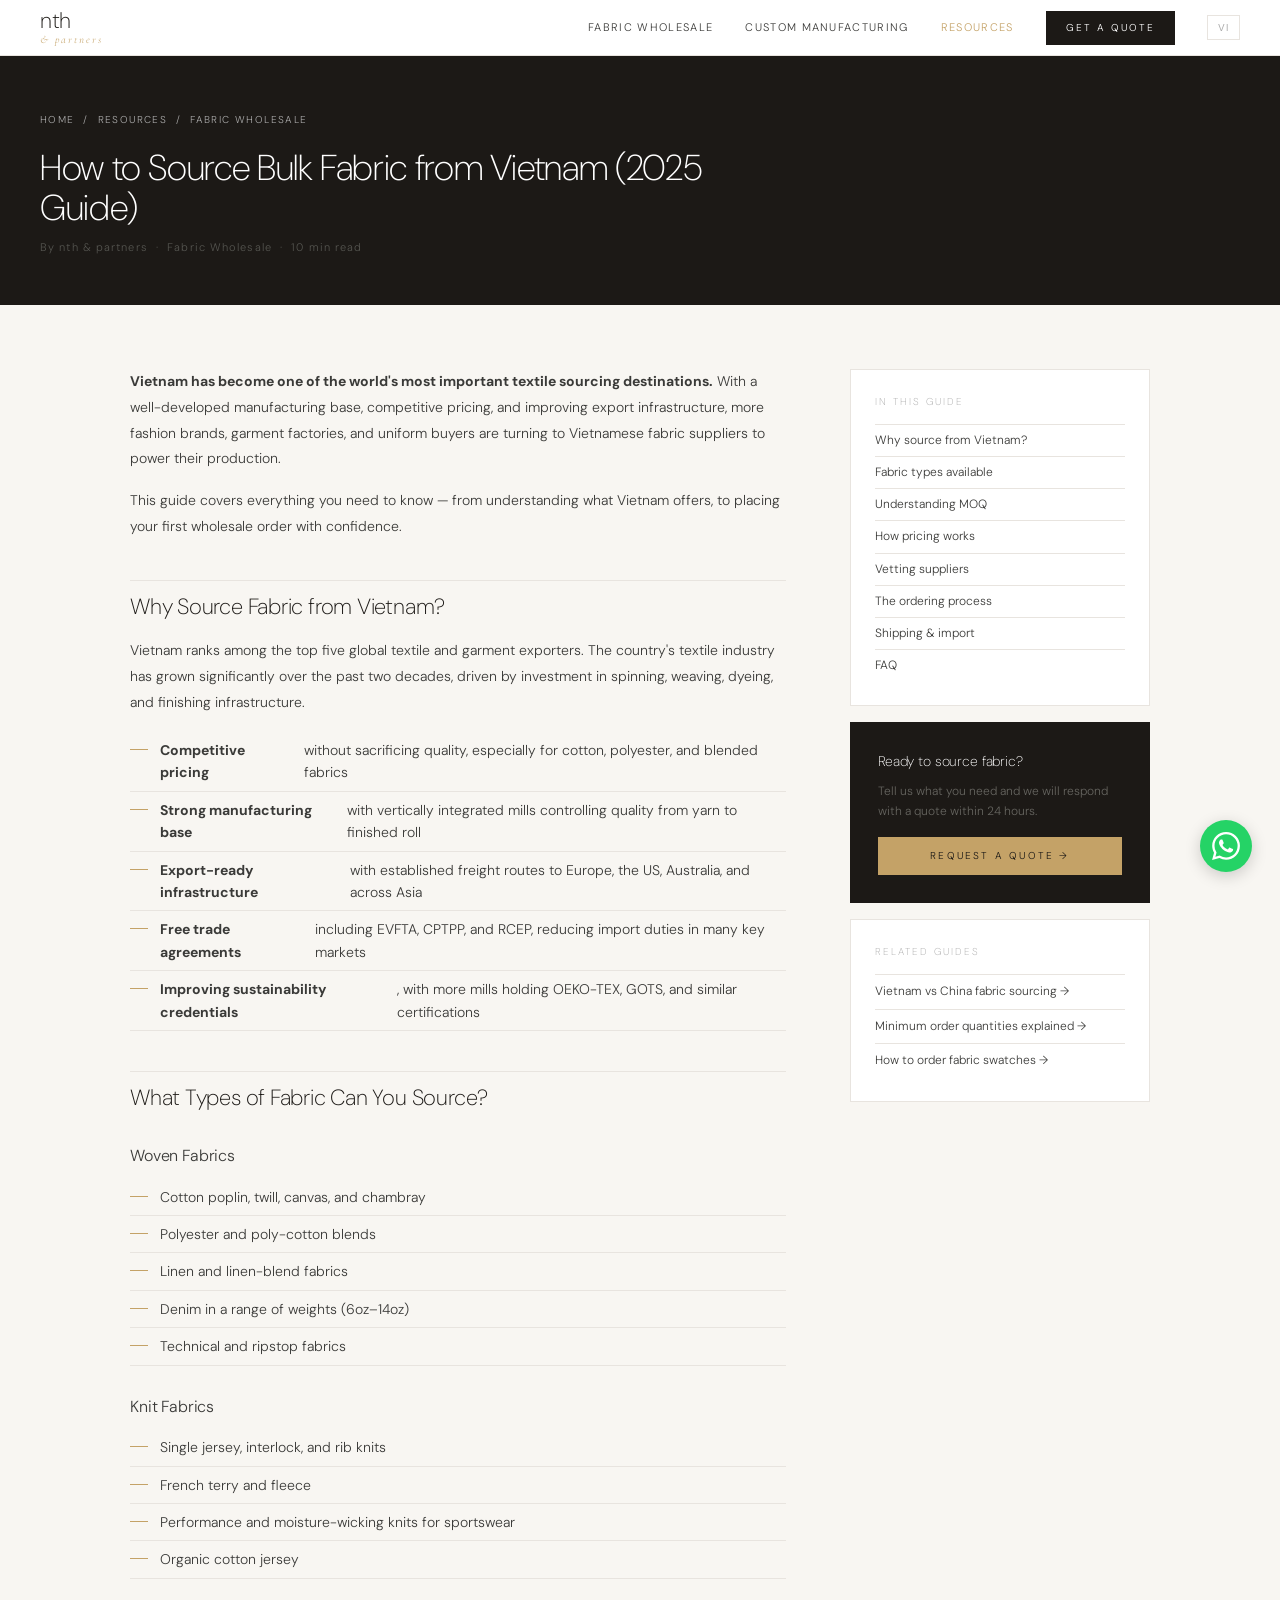
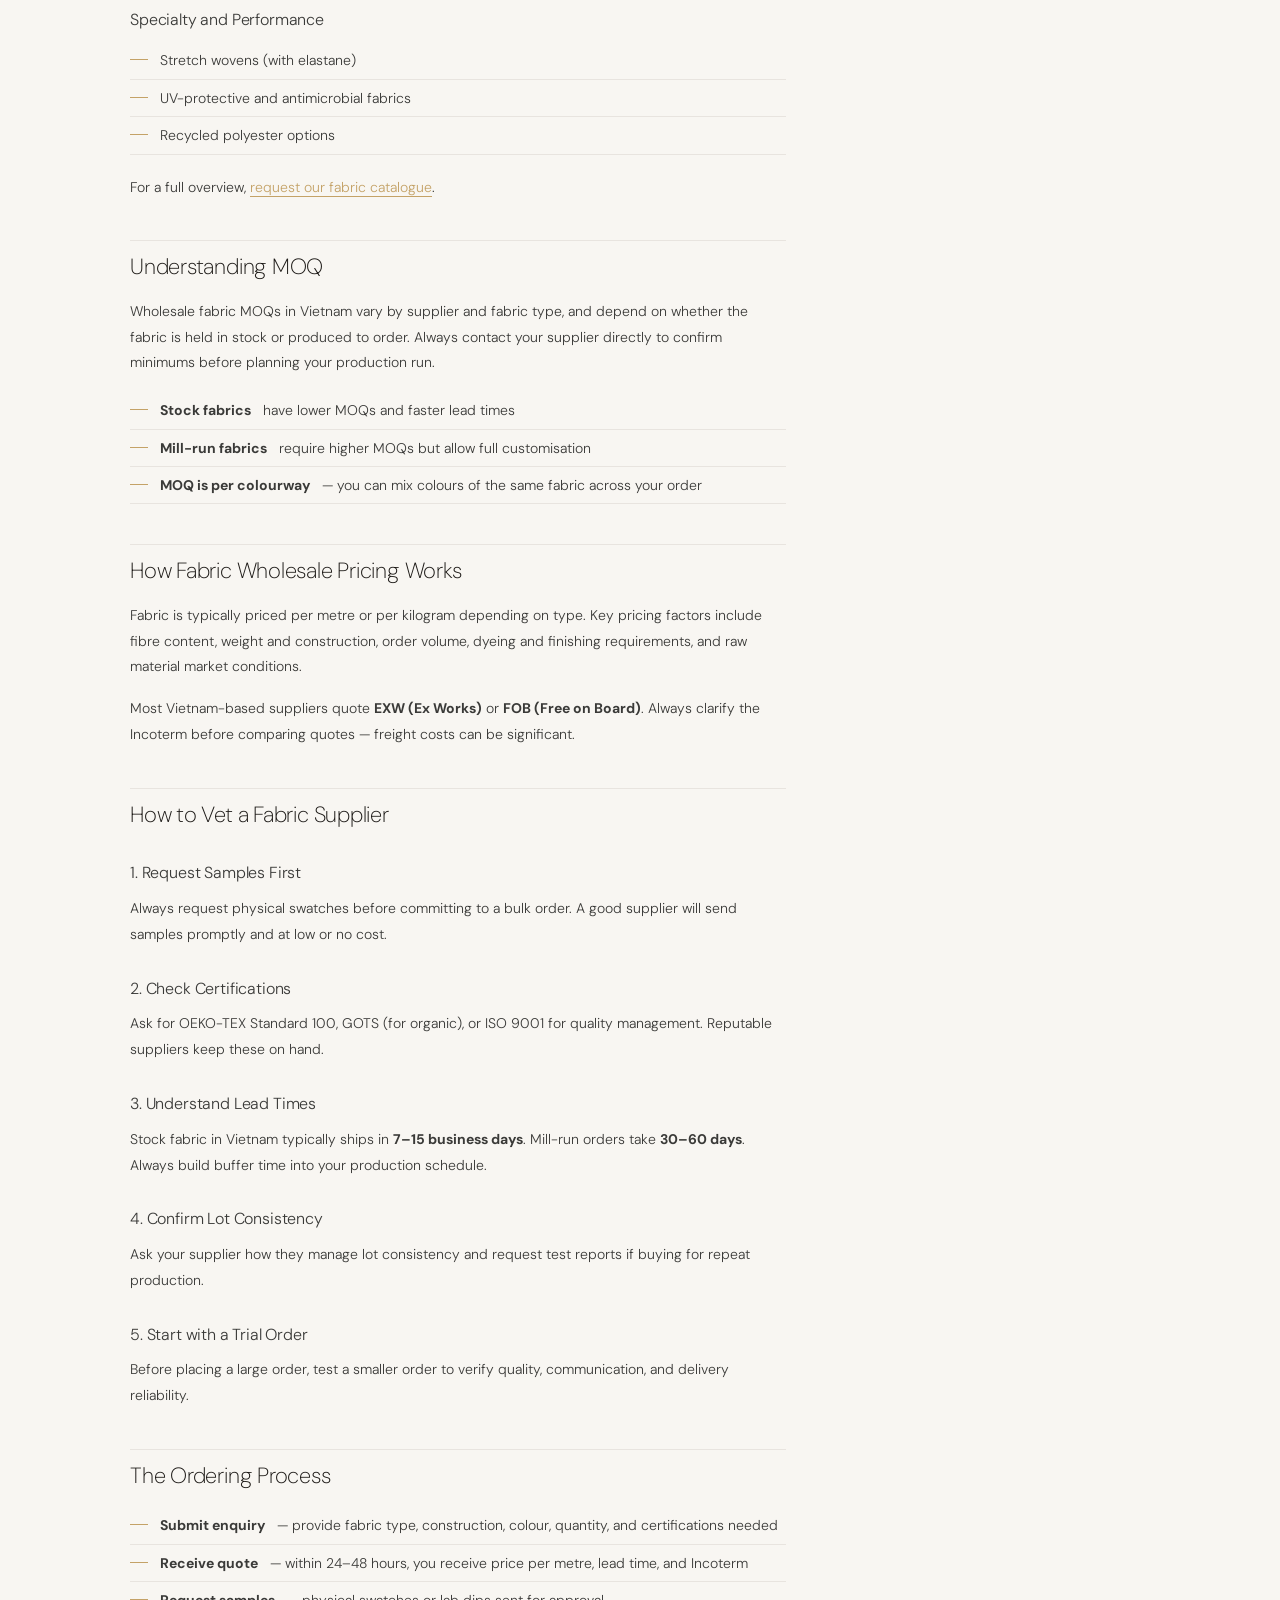
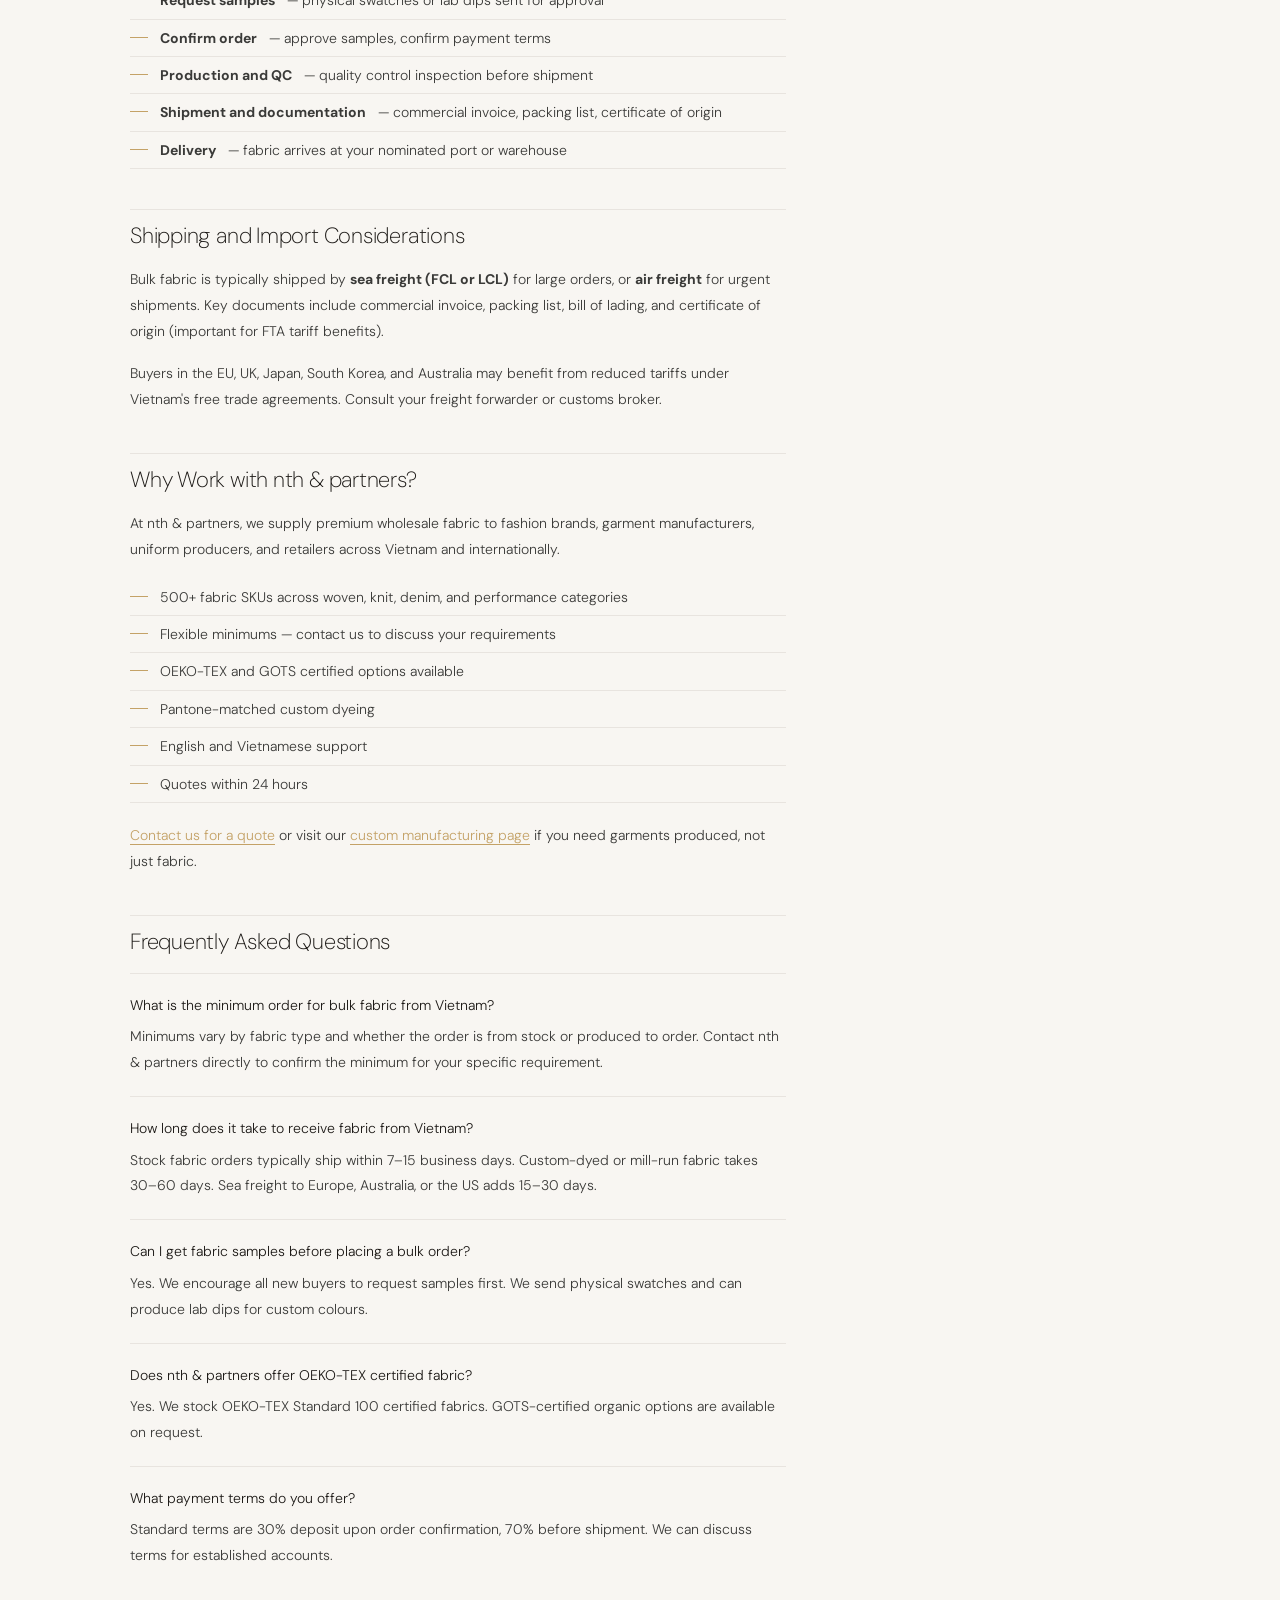
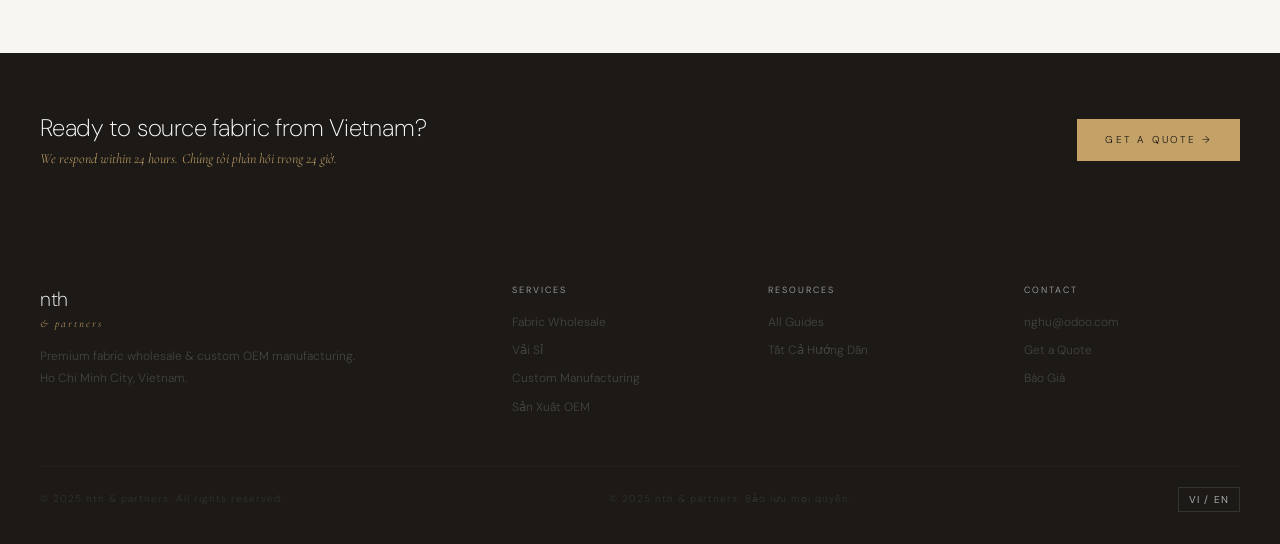
==== article-01-bulk-fabric-vietnam.html @ 5220a83f "Add files via upload" ====
<!DOCTYPE html>
<html lang="en">
<head>
  <meta charset="UTF-8">
  <meta name="viewport" content="width=device-width, initial-scale=1.0">
  <title>How to Source Bulk Fabric from Vietnam (2025 Guide) | nth & partners</title>
  <meta name="description" content="A complete guide to sourcing bulk fabric from Vietnam — fabric types, pricing, supplier vetting, and shipping. Updated for 2025.">
  <meta name="robots" content="index, follow">
  <link rel="canonical" href="https://nghuodoo.github.io/blog/article-01-bulk-fabric-vietnam.html">
  <link rel="alternate" hreflang="en" href="https://nghuodoo.github.io/blog/article-01-bulk-fabric-vietnam.html">
  <link rel="alternate" hreflang="vi" href="https://nghuodoo.github.io/blog/article-01-bulk-fabric-vietnam.html">
  <meta property="og:title" content="How to Source Bulk Fabric from Vietnam (2025 Guide)">
  <meta property="og:description" content="A complete guide to sourcing bulk fabric from Vietnam — types, pricing, vetting suppliers, and shipping.">
  <meta property="og:url" content="https://nghuodoo.github.io/blog/article-01-bulk-fabric-vietnam.html">
  <meta property="og:type" content="article">
  <script type="application/ld+json">
  {
    "@context": "https://schema.org",
    "@type": "Article",
    "headline": "How to Source Bulk Fabric from Vietnam (2025 Guide)",
    "description": "A complete guide to sourcing bulk fabric from Vietnam.",
    "author": { "@type": "Organization", "name": "nth & partners" },
    "publisher": { "@type": "Organization", "name": "nth & partners", "url": "https://nghuodoo.github.io" },
    "datePublished": "2025-01-01",
    "dateModified": "2025-01-01",
    "mainEntityOfPage": "https://nghuodoo.github.io/blog/article-01-bulk-fabric-vietnam.html"
  }
  </script>
  <script type="application/ld+json">
  {
    "@context": "https://schema.org",
    "@type": "FAQPage",
    "mainEntity": [
      { "@type": "Question", "name": "What is the minimum order for bulk fabric from Vietnam?", "acceptedAnswer": { "@type": "Answer", "text": "Minimums vary by fabric type and whether the order is from stock or produced to order. Contact nth & partners directly to confirm the minimum for your specific requirement." } },
      { "@type": "Question", "name": "How long does it take to receive fabric from Vietnam?", "acceptedAnswer": { "@type": "Answer", "text": "Stock fabric orders typically ship within 7–15 business days. Custom-dyed or mill-run fabric takes 30–60 days. Sea freight to Europe, Australia, or the US adds 15–30 days." } },
      { "@type": "Question", "name": "Can I get fabric samples before placing a bulk order?", "acceptedAnswer": { "@type": "Answer", "text": "Yes. nth & partners encourages all new buyers to request samples first. Physical swatches and lab dips for custom colours are available." } }
    ]
  }
  </script>
  <link rel="stylesheet" href="../style.css">
  <link rel="icon" href="../favicon.ico" type="image/x-icon">
  <style>
    .article-layout { display: grid; grid-template-columns: 1fr 300px; gap: 64px; max-width: 1100px; margin: 0 auto; padding: 64px 40px; align-items: start; }
    .article-body h2 { font-size: 22px; margin: 40px 0 14px; padding-top: 8px; border-top: 0.5px solid var(--border); }
    .article-body h3 { font-size: 16px; font-weight: 300; margin: 28px 0 10px; color: var(--graphite); }
    .article-body p { font-size: 14px; color: var(--graphite); line-height: 1.85; margin-bottom: 16px; }
    .article-body ul { list-style: none; margin: 0 0 20px; }
    .article-body ul li { font-size: 14px; color: var(--graphite); padding: 7px 0; border-bottom: 0.5px solid var(--border); display: flex; align-items: flex-start; gap: 12px; line-height: 1.6; }
    .article-body ul li::before { content: ''; width: 18px; height: 0.5px; background: var(--gold); flex-shrink: 0; margin-top: 10px; }
    .article-body a { color: var(--gold); text-decoration: none; border-bottom: 0.5px solid var(--gold); }
    .article-body a:hover { opacity: 0.8; }
    .article-sidebar { position: sticky; top: 80px; }
    .sidebar-card { background: var(--ink); padding: 28px; margin-bottom: 16px; }
    .sidebar-card h4 { font-size: 14px; font-weight: 200; color: var(--white); margin-bottom: 8px; }
    .sidebar-card p { font-size: 12px; color: #666560; line-height: 1.7; margin-bottom: 16px; }
    .toc { background: var(--white); border: 0.5px solid var(--border); padding: 24px; }
    .toc h4 { font-size: 10px; letter-spacing: 0.2em; text-transform: uppercase; color: var(--stone); margin-bottom: 14px; }
    .toc a { display: block; font-size: 12px; color: var(--graphite); text-decoration: none; padding: 6px 0; border-top: 0.5px solid var(--border); transition: color 0.2s; }
    .toc a:hover { color: var(--gold); }
    .article-header { background: var(--ink); padding: 56px 40px 48px; }
    .article-header .breadcrumb { font-size: 10px; color: var(--stone); letter-spacing: 0.14em; text-transform: uppercase; margin-bottom: 20px; }
    .article-header .breadcrumb a { color: var(--stone); text-decoration: none; }
    .article-header .breadcrumb a:hover { color: var(--gold); }
    .article-header h1 { font-size: 36px; color: var(--white); line-height: 1.1; max-width: 700px; margin-bottom: 12px; }
    .article-header .meta { font-size: 11px; color: #555550; letter-spacing: 0.1em; }
    .faq-item { border-top: 0.5px solid var(--border); padding: 20px 0; }
    .faq-item strong { font-size: 14px; font-weight: 300; color: var(--ink); display: block; margin-bottom: 8px; }
    .faq-item p { margin-bottom: 0; }
    @media (max-width: 900px) {
      .article-layout { grid-template-columns: 1fr; padding: 32px 20px; gap: 32px; }
      .article-sidebar { position: static; }
      .article-header { padding: 40px 20px 32px; }
      .article-header h1 { font-size: 26px; }
    }
  </style>
</head>
<body>

<nav>
  <a href="../index.html" class="nav-logo">
    <span class="nav-logo-main">nth</span>
    <span class="nav-logo-sub">&amp; partners</span>
  </a>
  <div class="nav-links" id="navLinks">
    <a href="../fabric.html" data-lang="en">Fabric Wholesale</a>
    <a href="../fabric.html" data-lang="vi">Vải Sỉ</a>
    <a href="../manufacturing.html" data-lang="en">Custom Manufacturing</a>
    <a href="../manufacturing.html" data-lang="vi">Sản Xuất OEM</a>
    <a href="../blog.html" class="active" data-lang="en">Resources</a>
    <a href="../blog.html" class="active" data-lang="vi">Tài Nguyên</a>
    <a href="../contact.html" class="nav-cta" data-lang="en">Get a Quote</a>
    <a href="../contact.html" class="nav-cta" data-lang="vi">Báo Giá</a>
    <button class="lang-btn">VI</button>
  </div>
  <div class="hamburger"><span></span><span></span><span></span></div>
</nav>

<!-- ENGLISH VERSION -->
<div data-lang="en">
<div class="article-header">
  <div class="breadcrumb"><a href="../index.html">Home</a> &nbsp;/&nbsp; <a href="../blog.html">Resources</a> &nbsp;/&nbsp; Fabric Wholesale</div>
  <h1>How to Source Bulk Fabric from Vietnam (2025 Guide)</h1>
  <div class="meta">By nth &amp; partners &nbsp;·&nbsp; Fabric Wholesale &nbsp;·&nbsp; 10 min read</div>
</div>

<div class="article-layout">
  <div class="article-body">
    <p><strong>Vietnam has become one of the world's most important textile sourcing destinations.</strong> With a well-developed manufacturing base, competitive pricing, and improving export infrastructure, more fashion brands, garment factories, and uniform buyers are turning to Vietnamese fabric suppliers to power their production.</p>
    <p>This guide covers everything you need to know — from understanding what Vietnam offers, to placing your first wholesale order with confidence.</p>

    <h2 id="why-vietnam">Why Source Fabric from Vietnam?</h2>
    <p>Vietnam ranks among the top five global textile and garment exporters. The country's textile industry has grown significantly over the past two decades, driven by investment in spinning, weaving, dyeing, and finishing infrastructure.</p>
    <ul>
      <li><strong>Competitive pricing</strong> without sacrificing quality, especially for cotton, polyester, and blended fabrics</li>
      <li><strong>Strong manufacturing base</strong> with vertically integrated mills controlling quality from yarn to finished roll</li>
      <li><strong>Export-ready infrastructure</strong> with established freight routes to Europe, the US, Australia, and across Asia</li>
      <li><strong>Free trade agreements</strong> including EVFTA, CPTPP, and RCEP, reducing import duties in many key markets</li>
      <li><strong>Improving sustainability credentials</strong>, with more mills holding OEKO-TEX, GOTS, and similar certifications</li>
    </ul>

    <h2 id="fabric-types">What Types of Fabric Can You Source?</h2>
    <h3>Woven Fabrics</h3>
    <ul>
      <li>Cotton poplin, twill, canvas, and chambray</li>
      <li>Polyester and poly-cotton blends</li>
      <li>Linen and linen-blend fabrics</li>
      <li>Denim in a range of weights (6oz–14oz)</li>
      <li>Technical and ripstop fabrics</li>
    </ul>
    <h3>Knit Fabrics</h3>
    <ul>
      <li>Single jersey, interlock, and rib knits</li>
      <li>French terry and fleece</li>
      <li>Performance and moisture-wicking knits for sportswear</li>
      <li>Organic cotton jersey</li>
    </ul>
    <h3>Specialty and Performance</h3>
    <ul>
      <li>Stretch wovens (with elastane)</li>
      <li>UV-protective and antimicrobial fabrics</li>
      <li>Recycled polyester options</li>
    </ul>
    <p>For a full overview, <a href="../contact.html">request our fabric catalogue</a>.</p>

    <h2 id="moq">Understanding MOQ</h2>
    <p>Wholesale fabric MOQs in Vietnam vary by supplier and fabric type, and depend on whether the fabric is held in stock or produced to order. Always contact your supplier directly to confirm minimums before planning your production run.</p>
    <ul>
      <li><strong>Stock fabrics</strong> have lower MOQs and faster lead times</li>
      <li><strong>Mill-run fabrics</strong> require higher MOQs but allow full customisation</li>
      <li><strong>MOQ is per colourway</strong> — you can mix colours of the same fabric across your order</li>
    </ul>

    <h2 id="pricing">How Fabric Wholesale Pricing Works</h2>
    <p>Fabric is typically priced per metre or per kilogram depending on type. Key pricing factors include fibre content, weight and construction, order volume, dyeing and finishing requirements, and raw material market conditions.</p>
    <p>Most Vietnam-based suppliers quote <strong>EXW (Ex Works)</strong> or <strong>FOB (Free on Board)</strong>. Always clarify the Incoterm before comparing quotes — freight costs can be significant.</p>

    <h2 id="vetting">How to Vet a Fabric Supplier</h2>
    <h3>1. Request Samples First</h3>
    <p>Always request physical swatches before committing to a bulk order. A good supplier will send samples promptly and at low or no cost.</p>
    <h3>2. Check Certifications</h3>
    <p>Ask for OEKO-TEX Standard 100, GOTS (for organic), or ISO 9001 for quality management. Reputable suppliers keep these on hand.</p>
    <h3>3. Understand Lead Times</h3>
    <p>Stock fabric in Vietnam typically ships in <strong>7–15 business days</strong>. Mill-run orders take <strong>30–60 days</strong>. Always build buffer time into your production schedule.</p>
    <h3>4. Confirm Lot Consistency</h3>
    <p>Ask your supplier how they manage lot consistency and request test reports if buying for repeat production.</p>
    <h3>5. Start with a Trial Order</h3>
    <p>Before placing a large order, test a smaller order to verify quality, communication, and delivery reliability.</p>

    <h2 id="process">The Ordering Process</h2>
    <ul>
      <li><strong>Submit enquiry</strong> — provide fabric type, construction, colour, quantity, and certifications needed</li>
      <li><strong>Receive quote</strong> — within 24–48 hours, you receive price per metre, lead time, and Incoterm</li>
      <li><strong>Request samples</strong> — physical swatches or lab dips sent for approval</li>
      <li><strong>Confirm order</strong> — approve samples, confirm payment terms</li>
      <li><strong>Production and QC</strong> — quality control inspection before shipment</li>
      <li><strong>Shipment and documentation</strong> — commercial invoice, packing list, certificate of origin</li>
      <li><strong>Delivery</strong> — fabric arrives at your nominated port or warehouse</li>
    </ul>

    <h2 id="shipping">Shipping and Import Considerations</h2>
    <p>Bulk fabric is typically shipped by <strong>sea freight (FCL or LCL)</strong> for large orders, or <strong>air freight</strong> for urgent shipments. Key documents include commercial invoice, packing list, bill of lading, and certificate of origin (important for FTA tariff benefits).</p>
    <p>Buyers in the EU, UK, Japan, South Korea, and Australia may benefit from reduced tariffs under Vietnam's free trade agreements. Consult your freight forwarder or customs broker.</p>

    <h2 id="why-nth">Why Work with nth &amp; partners?</h2>
    <p>At nth &amp; partners, we supply premium wholesale fabric to fashion brands, garment manufacturers, uniform producers, and retailers across Vietnam and internationally.</p>
    <ul>
      <li>500+ fabric SKUs across woven, knit, denim, and performance categories</li>
      <li>Flexible minimums — contact us to discuss your requirements</li>
      <li>OEKO-TEX and GOTS certified options available</li>
      <li>Pantone-matched custom dyeing</li>
      <li>English and Vietnamese support</li>
      <li>Quotes within 24 hours</li>
    </ul>
    <p><a href="../contact.html">Contact us for a quote</a> or visit our <a href="../manufacturing.html">custom manufacturing page</a> if you need garments produced, not just fabric.</p>

    <h2 id="faq">Frequently Asked Questions</h2>
    <div class="faq-item">
      <strong>What is the minimum order for bulk fabric from Vietnam?</strong>
      <p>Minimums vary by fabric type and whether the order is from stock or produced to order. Contact nth &amp; partners directly to confirm the minimum for your specific requirement.</p>
    </div>
    <div class="faq-item">
      <strong>How long does it take to receive fabric from Vietnam?</strong>
      <p>Stock fabric orders typically ship within 7–15 business days. Custom-dyed or mill-run fabric takes 30–60 days. Sea freight to Europe, Australia, or the US adds 15–30 days.</p>
    </div>
    <div class="faq-item">
      <strong>Can I get fabric samples before placing a bulk order?</strong>
      <p>Yes. We encourage all new buyers to request samples first. We send physical swatches and can produce lab dips for custom colours.</p>
    </div>
    <div class="faq-item">
      <strong>Does nth &amp; partners offer OEKO-TEX certified fabric?</strong>
      <p>Yes. We stock OEKO-TEX Standard 100 certified fabrics. GOTS-certified organic options are available on request.</p>
    </div>
    <div class="faq-item">
      <strong>What payment terms do you offer?</strong>
      <p>Standard terms are 30% deposit upon order confirmation, 70% before shipment. We can discuss terms for established accounts.</p>
    </div>
  </div>

  <aside class="article-sidebar">
    <div class="toc">
      <h4>In this guide</h4>
      <a href="#why-vietnam">Why source from Vietnam?</a>
      <a href="#fabric-types">Fabric types available</a>
      <a href="#moq">Understanding MOQ</a>
      <a href="#pricing">How pricing works</a>
      <a href="#vetting">Vetting suppliers</a>
      <a href="#process">The ordering process</a>
      <a href="#shipping">Shipping &amp; import</a>
      <a href="#faq">FAQ</a>
    </div>
    <div class="sidebar-card" style="margin-top:16px">
      <h4>Ready to source fabric?</h4>
      <p>Tell us what you need and we will respond with a quote within 24 hours.</p>
      <a href="../contact.html" class="btn-primary" style="font-size:10px;padding:11px 20px;display:block;text-align:center">Request a Quote →</a>
    </div>
    <div style="background:var(--white);border:0.5px solid var(--border);padding:24px;margin-top:16px">
      <h4 style="font-size:10px;letter-spacing:0.2em;text-transform:uppercase;color:var(--stone);margin-bottom:14px">Related guides</h4>
      <a href="../blog.html" style="display:block;font-size:12px;color:var(--graphite);text-decoration:none;padding:7px 0;border-top:0.5px solid var(--border)">Vietnam vs China fabric sourcing →</a>
      <a href="../blog.html" style="display:block;font-size:12px;color:var(--graphite);text-decoration:none;padding:7px 0;border-top:0.5px solid var(--border)">Minimum order quantities explained →</a>
      <a href="../blog.html" style="display:block;font-size:12px;color:var(--graphite);text-decoration:none;padding:7px 0;border-top:0.5px solid var(--border)">How to order fabric swatches →</a>
    </div>
  </aside>
</div>
</div>

<!-- VIETNAMESE VERSION -->
<div data-lang="vi">
<div class="article-header">
  <div class="breadcrumb"><a href="../index.html">Trang chủ</a> &nbsp;/&nbsp; <a href="../blog.html">Tài nguyên</a> &nbsp;/&nbsp; Vải sỉ</div>
  <h1>Cách Mua Vải Sỉ Số Lượng Lớn Từ Việt Nam (Hướng Dẫn 2025)</h1>
  <div class="meta">Bởi nth &amp; partners &nbsp;·&nbsp; Vải sỉ &nbsp;·&nbsp; 10 phút đọc</div>
</div>

<div class="article-layout">
  <div class="article-body">
    <p><strong>Việt Nam đã trở thành một trong những trung tâm cung ứng dệt may quan trọng nhất thế giới.</strong> Với nền tảng sản xuất phát triển, giá cả cạnh tranh và hạ tầng xuất khẩu ngày càng hoàn thiện, ngày càng nhiều thương hiệu thời trang, xưởng may và đơn vị mua đồng phục tìm đến các nhà cung cấp vải Việt Nam.</p>
    <p>Hướng dẫn này cung cấp tất cả những gì bạn cần biết — từ việc hiểu rõ lợi thế của thị trường vải Việt Nam đến việc tự tin đặt đơn hàng sỉ đầu tiên.</p>

    <h2>Tại Sao Nên Mua Vải Từ Việt Nam?</h2>
    <p>Việt Nam nằm trong top 5 quốc gia xuất khẩu dệt may lớn nhất thế giới. Ngành dệt may trong nước đã tăng trưởng mạnh mẽ trong hai thập kỷ qua với đầu tư vào hệ thống kéo sợi, dệt vải, nhuộm và hoàn thiện.</p>
    <ul>
      <li><strong>Giá cạnh tranh</strong> mà không ảnh hưởng đến chất lượng, đặc biệt với vải cotton, polyester và vải pha</li>
      <li><strong>Nền tảng sản xuất vững mạnh</strong> với các nhà máy tích hợp dọc kiểm soát chất lượng từ sợi đến thành phẩm</li>
      <li><strong>Hạ tầng xuất khẩu sẵn sàng</strong> với các tuyến vận chuyển ổn định đến châu Âu, Mỹ, Úc và khắp châu Á</li>
      <li><strong>Các hiệp định thương mại tự do</strong> EVFTA, CPTPP và RCEP giúp giảm thuế nhập khẩu cho người mua ở nhiều thị trường</li>
      <li><strong>Chứng nhận bền vững ngày càng phổ biến</strong> với nhiều nhà máy đạt chuẩn OEKO-TEX, GOTS</li>
    </ul>

    <h2>Có Thể Mua Những Loại Vải Nào?</h2>
    <h3>Vải Dệt Thoi</h3>
    <ul>
      <li>Vải cotton poplin, twill, canvas, chambray</li>
      <li>Vải polyester và pha poly-cotton</li>
      <li>Vải lanh và vải pha lanh</li>
      <li>Vải denim theo nhiều trọng lượng (6oz–14oz)</li>
      <li>Vải kỹ thuật và vải ripstop</li>
    </ul>
    <h3>Vải Dệt Kim</h3>
    <ul>
      <li>Vải single jersey, interlock và rib knit</li>
      <li>Vải French terry và vải nỉ</li>
      <li>Vải thể thao thấm hút mồ hôi</li>
      <li>Vải cotton hữu cơ</li>
    </ul>
    <p>Để xem danh mục đầy đủ, <a href="../contact.html">yêu cầu catalogue vải của chúng tôi</a>.</p>

    <h2>Hiểu Về MOQ (Số Lượng Đặt Hàng Tối Thiểu)</h2>
    <p>MOQ vải sỉ tại Việt Nam thay đổi tùy theo nhà cung cấp và loại vải, phụ thuộc vào việc vải có sẵn trong kho hay cần sản xuất theo đơn. Luôn liên hệ trực tiếp với nhà cung cấp để xác nhận số lượng tối thiểu trước khi lên kế hoạch sản xuất.</p>
    <ul>
      <li><strong>Vải có sẵn</strong> có MOQ thấp hơn và thời gian giao hàng nhanh hơn</li>
      <li><strong>Vải sản xuất theo đơn</strong> yêu cầu MOQ cao hơn nhưng cho phép tùy chỉnh hoàn toàn</li>
      <li><strong>MOQ tính theo màu sắc</strong> — bạn có thể phối nhiều màu của cùng một loại vải trong một đơn</li>
    </ul>

    <h2>Quy Trình Đặt Hàng</h2>
    <ul>
      <li><strong>Gửi yêu cầu</strong> — cung cấp loại vải, cấu trúc, màu sắc, số lượng và chứng nhận cần thiết</li>
      <li><strong>Nhận báo giá</strong> — trong 24–48 giờ bạn nhận được giá mỗi mét, thời gian và điều khoản Incoterm</li>
      <li><strong>Yêu cầu mẫu</strong> — mẫu vải thực tế hoặc lab dip được gửi để xét duyệt</li>
      <li><strong>Xác nhận đơn hàng</strong> — phê duyệt mẫu, xác nhận điều khoản thanh toán</li>
      <li><strong>Sản xuất và kiểm soát chất lượng</strong> — kiểm tra trước khi giao hàng</li>
      <li><strong>Vận chuyển và chứng từ</strong> — hóa đơn, phiếu đóng gói, giấy chứng nhận xuất xứ</li>
      <li><strong>Nhận hàng</strong> — vải giao đến cảng hoặc kho của bạn</li>
    </ul>

    <h2>Tại Sao Nên Hợp Tác Với nth &amp; partners?</h2>
    <ul>
      <li>Hơn 500 mã vải dệt thoi, dệt kim, denim và vải chức năng</li>
      <li>Số lượng đặt hàng linh hoạt — liên hệ để thảo luận</li>
      <li>Có vải đạt chứng nhận OEKO-TEX và GOTS</li>
      <li>Nhuộm màu Pantone theo yêu cầu</li>
      <li>Hỗ trợ tiếng Anh &amp; tiếng Việt</li>
      <li>Báo giá trong 24 giờ</li>
    </ul>
    <p><a href="../contact.html">Liên hệ để nhận báo giá</a> hoặc xem trang <a href="../manufacturing.html">sản xuất theo yêu cầu</a> nếu bạn cần sản xuất thành phẩm.</p>

    <h2>Câu Hỏi Thường Gặp</h2>
    <div class="faq-item">
      <strong>Số lượng đặt hàng tối thiểu khi mua vải sỉ từ Việt Nam là bao nhiêu?</strong>
      <p>Số lượng tối thiểu thay đổi tùy loại vải và đặt từ kho có sẵn hay sản xuất theo đơn. Liên hệ nth &amp; partners để xác nhận số lượng phù hợp với yêu cầu của bạn.</p>
    </div>
    <div class="faq-item">
      <strong>Mất bao lâu để nhận vải từ Việt Nam?</strong>
      <p>Vải có sẵn thường xuất xưởng trong 7–15 ngày làm việc. Vải nhuộm theo yêu cầu mất 30–60 ngày. Vận chuyển biển đến châu Âu, Úc hoặc Mỹ thêm 15–30 ngày.</p>
    </div>
    <div class="faq-item">
      <strong>Tôi có thể đặt mẫu vải trước khi đặt đơn sỉ không?</strong>
      <p>Có. Chúng tôi gửi mẫu vải thực tế và sản xuất lab dip cho màu theo yêu cầu.</p>
    </div>
  </div>

  <aside class="article-sidebar">
    <div class="toc">
      <h4>Trong hướng dẫn này</h4>
      <a href="#">Tại sao nên mua từ Việt Nam?</a>
      <a href="#">Các loại vải có sẵn</a>
      <a href="#">Hiểu về MOQ</a>
      <a href="#">Cách tính giá</a>
      <a href="#">Đánh giá nhà cung cấp</a>
      <a href="#">Quy trình đặt hàng</a>
      <a href="#">Câu hỏi thường gặp</a>
    </div>
    <div class="sidebar-card" style="margin-top:16px">
      <h4>Sẵn sàng tìm nguồn vải?</h4>
      <p>Cho chúng tôi biết bạn cần gì và chúng tôi sẽ báo giá trong 24 giờ.</p>
      <a href="../contact.html" class="btn-primary" style="font-size:10px;padding:11px 20px;display:block;text-align:center">Yêu Cầu Báo Giá →</a>
    </div>
  </aside>
</div>
</div>

<!-- CTA BAND -->
<div style="background:var(--ink);padding:56px 40px;display:flex;align-items:center;justify-content:space-between;flex-wrap:wrap;gap:24px">
  <div>
    <h2 style="font-size:24px;color:var(--white);font-weight:200" data-lang="en">Ready to source fabric from Vietnam?</h2>
    <h2 style="font-size:24px;color:var(--white);font-weight:200" data-lang="vi">Sẵn sàng tìm nguồn vải từ Việt Nam?</h2>
    <span class="italic-accent" data-lang="en">We respond within 24 hours.</span>
    <span class="italic-accent" data-lang="vi">Chúng tôi phản hồi trong 24 giờ.</span>
  </div>
  <a href="../contact.html" class="btn-primary" data-lang="en">Get a Quote →</a>
  <a href="../contact.html" class="btn-primary" data-lang="vi">Nhận Báo Giá →</a>
</div>

<footer>
  <div class="footer-grid">
    <div>
      <div class="footer-logo-main">nth</div>
      <div class="footer-logo-sub">&amp; partners</div>
      <p class="footer-tagline" data-lang="en">Premium fabric wholesale &amp; custom OEM manufacturing.<br>Ho Chi Minh City, Vietnam.</p>
      <p class="footer-tagline" data-lang="vi">Vải sỉ cao cấp &amp; sản xuất OEM.<br>TP. Hồ Chí Minh, Việt Nam.</p>
    </div>
    <div class="footer-col">
      <h5 data-lang="en">Services</h5><h5 data-lang="vi">Dịch Vụ</h5>
      <a href="../fabric.html" data-lang="en">Fabric Wholesale</a><a href="../fabric.html" data-lang="vi">Vải Sỉ</a>
      <a href="../manufacturing.html" data-lang="en">Custom Manufacturing</a><a href="../manufacturing.html" data-lang="vi">Sản Xuất OEM</a>
    </div>
    <div class="footer-col">
      <h5 data-lang="en">Resources</h5><h5 data-lang="vi">Tài Nguyên</h5>
      <a href="../blog.html" data-lang="en">All Guides</a><a href="../blog.html" data-lang="vi">Tất Cả Hướng Dẫn</a>
    </div>
    <div class="footer-col">
      <h5 data-lang="en">Contact</h5><h5 data-lang="vi">Liên Hệ</h5>
      <a href="mailto:nghu@odoo.com">nghu@odoo.com</a>
      <a href="../contact.html" data-lang="en">Get a Quote</a><a href="../contact.html" data-lang="vi">Báo Giá</a>
    </div>
  </div>
  <div class="footer-bottom">
    <span data-lang="en">&copy; 2025 nth &amp; partners. All rights reserved.</span>
    <span data-lang="vi">&copy; 2025 nth &amp; partners. Bảo lưu mọi quyền.</span>
    <button class="lang-btn" style="border-color:#333330">VI / EN</button>
  </div>
</footer>

<a href="https://wa.me/84000000000" class="whatsapp-float" target="_blank" rel="noopener" aria-label="Chat on WhatsApp">
  <svg viewBox="0 0 24 24"><path d="M17.472 14.382c-.297-.149-1.758-.867-2.03-.967-.273-.099-.471-.148-.67.15-.197.297-.767.966-.94 1.164-.173.199-.347.223-.644.075-.297-.15-1.255-.463-2.39-1.475-.883-.788-1.48-1.761-1.653-2.059-.173-.297-.018-.458.13-.606.134-.133.298-.347.446-.52.149-.174.198-.298.298-.497.099-.198.05-.371-.025-.52-.075-.149-.669-1.612-.916-2.207-.242-.579-.487-.5-.669-.51-.173-.008-.371-.01-.57-.01-.198 0-.52.074-.792.372-.272.297-1.04 1.016-1.04 2.479 0 1.462 1.065 2.875 1.213 3.074.149.198 2.096 3.2 5.077 4.487.709.306 1.262.489 1.694.625.712.227 1.36.195 1.871.118.571-.085 1.758-.719 2.006-1.413.248-.694.248-1.289.173-1.413-.074-.124-.272-.198-.57-.347m-5.421 7.403h-.004a9.87 9.87 0 01-5.031-1.378l-.361-.214-3.741.982.998-3.648-.235-.374a9.86 9.86 0 01-1.51-5.26c.001-5.45 4.436-9.884 9.888-9.884 2.64 0 5.122 1.03 6.988 2.898a9.825 9.825 0 012.893 6.994c-.003 5.45-4.437 9.884-9.885 9.884m8.413-18.297A11.815 11.815 0 0012.05 0C5.495 0 .16 5.335.157 11.892c0 2.096.547 4.142 1.588 5.945L.057 24l6.305-1.654a11.882 11.882 0 005.683 1.448h.005c6.554 0 11.89-5.335 11.893-11.893a11.821 11.821 0 00-3.48-8.413z"/></svg>
</a>
<script src="../main.js"></script>
</body>
</html>
---- style.css ----
@import url('https://fonts.googleapis.com/css2?family=Cormorant+Garamond:ital,wght@1,300&family=DM+Sans:wght@200;300;400&display=swap');

*, *::before, *::after { margin: 0; padding: 0; box-sizing: border-box; }

:root {
  --ink: #1C1916;
  --gold: #C4A267;
  --paper: #F8F6F2;
  --linen: #EDE8DF;
  --stone: #AAAAAA;
  --graphite: #3A3A38;
  --white: #FFFFFF;
  --border: #E8E4DF;
}

html { scroll-behavior: smooth; }

body {
  font-family: 'DM Sans', sans-serif;
  font-weight: 300;
  background: var(--paper);
  color: var(--ink);
  font-size: 14px;
  line-height: 1.6;
}

/* ── TYPOGRAPHY ── */
h1, h2, h3, h4 { font-weight: 200; letter-spacing: -0.01em; }
.italic-accent {
  font-family: 'Cormorant Garamond', serif;
  font-style: italic;
  font-weight: 300;
  color: var(--gold);
}
.section-label {
  font-size: 10px;
  font-weight: 300;
  letter-spacing: 0.22em;
  color: var(--stone);
  text-transform: uppercase;
  display: block;
  margin-bottom: 8px;
}
.gold-rule { width: 32px; height: 1.5px; background: var(--gold); margin-bottom: 20px; }

/* ── NAV ── */
nav {
  position: sticky; top: 0; z-index: 100;
  background: var(--white);
  border-bottom: 0.5px solid var(--border);
  padding: 0 40px;
  height: 56px;
  display: flex;
  align-items: center;
  justify-content: space-between;
}
.nav-logo { display: flex; flex-direction: column; line-height: 1; gap: 2px; text-decoration: none; }
.nav-logo-main { font-family: 'DM Sans', sans-serif; font-weight: 200; font-size: 22px; color: var(--ink); letter-spacing: -0.02em; }
.nav-logo-sub { font-family: 'Cormorant Garamond', serif; font-style: italic; font-size: 11px; color: var(--gold); letter-spacing: 0.18em; }
.nav-links { display: flex; align-items: center; gap: 32px; }
.nav-links a { font-size: 11px; font-weight: 300; color: var(--graphite); letter-spacing: 0.12em; text-decoration: none; text-transform: uppercase; transition: color 0.2s; }
.nav-links a:hover, .nav-links a.active { color: var(--gold); }
.nav-cta {
  background: var(--ink); color: var(--white) !important;
  padding: 9px 20px; font-size: 10px !important; letter-spacing: 0.2em !important;
  transition: background 0.2s !important;
}
.nav-cta:hover { background: var(--graphite) !important; }
.lang-btn {
  font-size: 10px; color: var(--stone); letter-spacing: 0.12em;
  border: 0.5px solid var(--border); padding: 5px 10px; background: none;
  cursor: pointer; transition: all 0.2s; font-family: 'DM Sans', sans-serif;
}
.lang-btn:hover { border-color: var(--gold); color: var(--gold); }
.hamburger { display: none; flex-direction: column; gap: 5px; cursor: pointer; padding: 4px; }
.hamburger span { width: 22px; height: 1px; background: var(--ink); display: block; transition: all 0.3s; }

/* ── BUTTONS ── */
.btn-primary {
  display: inline-block; background: var(--gold); color: var(--ink);
  font-size: 10px; font-weight: 300; letter-spacing: 0.22em; text-transform: uppercase;
  padding: 13px 28px; text-decoration: none; transition: background 0.2s; border: none; cursor: pointer;
}
.btn-primary:hover { background: #B8945A; }
.btn-outline-dark {
  display: inline-block; border: 0.5px solid #3A3A38; color: var(--stone);
  font-size: 10px; font-weight: 300; letter-spacing: 0.22em; text-transform: uppercase;
  padding: 13px 28px; text-decoration: none; transition: all 0.2s;
}
.btn-outline-dark:hover { border-color: var(--gold); color: var(--gold); }
.btn-outline-light {
  display: inline-block; border: 0.5px solid var(--ink); color: var(--ink);
  font-size: 10px; font-weight: 300; letter-spacing: 0.22em; text-transform: uppercase;
  padding: 13px 28px; text-decoration: none; transition: all 0.2s;
}
.btn-outline-light:hover { border-color: var(--gold); color: var(--gold); }

/* ── TRUST BAR ── */
.trust-bar {
  background: var(--white);
  border-bottom: 0.5px solid var(--border);
  padding: 14px 40px;
  display: flex; align-items: center; gap: 0; overflow-x: auto;
}
.trust-item { font-size: 10px; font-weight: 300; color: var(--stone); letter-spacing: 0.14em; text-transform: uppercase; white-space: nowrap; padding: 0 24px; }
.trust-item span { color: var(--ink); }
.trust-item:first-child { padding-left: 0; }
.trust-divider { width: 0.5px; height: 16px; background: var(--border); flex-shrink: 0; }

/* ── HERO ── */
.hero { display: grid; grid-template-columns: 1fr 1fr; min-height: 440px; }
.hero-left { background: var(--ink); padding: 64px 56px; display: flex; flex-direction: column; justify-content: space-between; }
.hero-right { background: var(--linen); padding: 64px 56px; display: flex; flex-direction: column; justify-content: space-between; }
.hero-eyebrow { font-size: 9px; font-weight: 300; letter-spacing: 0.32em; color: var(--stone); text-transform: uppercase; margin-bottom: 24px; }
.hero-h1-dark { font-size: 40px; color: var(--white); line-height: 1.1; margin-bottom: 12px; }
.hero-h1-light { font-size: 40px; color: var(--ink); line-height: 1.1; margin-bottom: 12px; }
.hero-vi { font-family: 'Cormorant Garamond', serif; font-style: italic; font-size: 15px; color: var(--gold); letter-spacing: 0.06em; margin-bottom: 24px; display: block; }
.hero-body-dark { font-size: 13px; color: #666560; line-height: 1.75; margin-bottom: 32px; }
.hero-body-light { font-size: 13px; color: var(--graphite); line-height: 1.75; margin-bottom: 32px; }
.hero-stat { font-size: 9px; color: #444440; letter-spacing: 0.18em; text-transform: uppercase; padding-top: 24px; border-top: 0.5px solid #2E2B26; }
.hero-stat-light { font-size: 9px; color: var(--stone); letter-spacing: 0.18em; text-transform: uppercase; padding-top: 24px; border-top: 0.5px solid #D8D2C8; }

/* ── SERVICES ── */
.services { display: grid; grid-template-columns: 1fr 1fr; }
.service-block { padding: 56px; border-right: 0.5px solid var(--border); background: var(--white); }
.service-block:last-child { border-right: none; }
.service-num { font-size: 9px; color: var(--gold); letter-spacing: 0.32em; font-weight: 200; margin-bottom: 20px; }
.service-title { font-size: 24px; line-height: 1.2; margin-bottom: 8px; }
.service-body { font-size: 13px; color: var(--graphite); line-height: 1.8; margin-bottom: 24px; }
.service-list { list-style: none; margin-bottom: 32px; }
.service-list li { font-size: 12px; color: var(--graphite); padding: 8px 0; border-bottom: 0.5px solid var(--border); display: flex; align-items: center; gap: 12px; }
.service-list li::before { content: ''; width: 18px; height: 0.5px; background: var(--gold); flex-shrink: 0; }

/* ── PROCESS ── */
.process { padding: 64px 40px; background: var(--white); border-top: 0.5px solid var(--border); }
.process-header { display: flex; align-items: baseline; justify-content: space-between; margin-bottom: 48px; }
.process-header h2 { font-size: 26px; }
.process-steps { display: grid; grid-template-columns: repeat(4, 1fr); }
.process-step { padding: 0 32px 0 0; border-right: 0.5px solid var(--border); }
.process-step:last-child { border-right: none; padding-right: 0; }
.step-num { font-size: 9px; color: var(--gold); letter-spacing: 0.32em; font-weight: 200; margin-bottom: 14px; }
.step-name { font-size: 14px; font-weight: 300; margin-bottom: 8px; letter-spacing: 0.04em; }
.step-desc { font-size: 12px; color: var(--stone); line-height: 1.7; }

/* ── SPECS ── */
.specs { padding: 56px 40px; background: var(--paper); border-top: 0.5px solid var(--border); }
.specs-grid { display: grid; grid-template-columns: 1fr 1fr; gap: 40px; margin-top: 32px; }
.spec-group h4 { font-size: 10px; font-weight: 300; letter-spacing: 0.2em; text-transform: uppercase; color: var(--stone); margin-bottom: 14px; padding-bottom: 10px; border-bottom: 0.5px solid var(--border); }
.spec-row { display: flex; justify-content: space-between; padding: 9px 0; border-bottom: 0.5px solid var(--border); }
.spec-key { font-size: 12px; color: var(--stone); }
.spec-val { font-size: 12px; color: var(--ink); font-weight: 300; }

/* ── LEAD / CONTACT SECTION ── */
.lead-section { background: var(--ink); padding: 72px 40px; display: grid; grid-template-columns: 1fr 1fr; gap: 80px; align-items: start; }
.lead-left h2 { font-size: 32px; color: var(--white); line-height: 1.15; margin-bottom: 8px; }
.lead-left p { font-size: 13px; color: #666560; line-height: 1.8; margin-top: 16px; }
.lead-checks { margin-top: 32px; list-style: none; }
.lead-checks li { font-size: 12px; color: #555550; padding: 8px 0; display: flex; gap: 12px; align-items: flex-start; border-top: 0.5px solid #2A2724; }
.lead-checks li::before { content: ''; width: 18px; height: 0.5px; background: var(--gold); flex-shrink: 0; margin-top: 8px; }

/* ── ODOO FORM EMBED ── */
.odoo-form-wrap {
  background: #141210;
  padding: 8px;
}
.odoo-form-wrap iframe {
  width: 100%;
  min-height: 580px;
  border: none;
  display: block;
  background: transparent;
}
.form-note { font-size: 10px; color: #333330; letter-spacing: 0.1em; text-align: center; margin-top: 12px; text-transform: uppercase; }

/* ── FOOTER ── */
footer { background: var(--ink); padding: 56px 40px 32px; }
.footer-grid { display: grid; grid-template-columns: 2fr 1fr 1fr 1fr; gap: 40px; margin-bottom: 40px; }
.footer-logo-main { font-family: 'DM Sans', sans-serif; font-weight: 200; font-size: 20px; color: var(--white); letter-spacing: -0.02em; }
.footer-logo-sub { font-family: 'Cormorant Garamond', serif; font-style: italic; font-size: 11px; color: var(--gold); letter-spacing: 0.18em; }
.footer-tagline { font-size: 12px; color: #444440; line-height: 1.8; margin-top: 14px; }
.footer-col h5 { font-size: 9px; font-weight: 300; letter-spacing: 0.22em; color: var(--stone); text-transform: uppercase; margin-bottom: 16px; }
.footer-col a { display: block; font-size: 12px; color: #444440; text-decoration: none; margin-bottom: 9px; transition: color 0.2s; }
.footer-col a:hover { color: var(--gold); }
.footer-bottom { border-top: 0.5px solid #222018; padding-top: 20px; display: flex; justify-content: space-between; align-items: center; }
.footer-bottom span { font-size: 10px; color: #333330; letter-spacing: 0.1em; }

/* ── WHATSAPP FLOAT ── */
.whatsapp-float {
  position: fixed; bottom: 28px; right: 28px; z-index: 999;
  width: 52px; height: 52px; border-radius: 50%;
  background: #25D366; display: flex; align-items: center; justify-content: center;
  box-shadow: 0 4px 16px rgba(0,0,0,0.18); text-decoration: none; transition: transform 0.2s;
}
.whatsapp-float:hover { transform: scale(1.08); }
.whatsapp-float svg { width: 28px; height: 28px; fill: white; }

/* ── PAGE HERO (inner pages) ── */
.page-hero { background: var(--ink); padding: 72px 40px 64px; }
.page-hero-label { font-size: 9px; font-weight: 300; letter-spacing: 0.32em; color: var(--stone); text-transform: uppercase; margin-bottom: 20px; }
.page-hero h1 { font-size: 44px; color: var(--white); line-height: 1.1; margin-bottom: 10px; }
.page-hero p { font-size: 14px; color: #666560; line-height: 1.8; max-width: 560px; margin-top: 16px; }

/* ── BLOG ── */
.blog-grid { display: grid; grid-template-columns: repeat(3, 1fr); gap: 1px; background: var(--border); }
.blog-card { background: var(--white); padding: 36px; text-decoration: none; display: block; transition: background 0.2s; }
.blog-card:hover { background: var(--paper); }
.blog-card-cluster { font-size: 9px; color: var(--gold); letter-spacing: 0.24em; text-transform: uppercase; margin-bottom: 14px; }
.blog-card h3 { font-size: 16px; font-weight: 300; color: var(--ink); line-height: 1.4; margin-bottom: 10px; }
.blog-card p { font-size: 12px; color: var(--stone); line-height: 1.7; }
.blog-card-arrow { font-size: 11px; color: var(--gold); margin-top: 16px; display: block; letter-spacing: 0.1em; }

/* ── MOBILE ── */
@media (max-width: 900px) {
  nav { padding: 0 20px; }
  .nav-links { display: none; }
  .hamburger { display: flex; }
  .nav-links.open {
    display: flex; flex-direction: column; position: fixed;
    top: 56px; left: 0; right: 0; background: var(--white);
    padding: 24px 20px; gap: 20px; border-bottom: 0.5px solid var(--border);
    z-index: 99;
  }
  .hero { grid-template-columns: 1fr; }
  .hero-left, .hero-right { padding: 48px 24px; }
  .hero-h1-dark, .hero-h1-light { font-size: 30px; }
  .services { grid-template-columns: 1fr; }
  .service-block { padding: 40px 24px; border-right: none; border-bottom: 0.5px solid var(--border); }
  .lead-section { grid-template-columns: 1fr; padding: 48px 24px; gap: 40px; }
  .process { padding: 48px 24px; }
  .process-header { flex-direction: column; gap: 4px; }
  .process-steps { grid-template-columns: 1fr 1fr; gap: 32px; }
  .process-step { border-right: none; padding-right: 0; }
  .specs { padding: 40px 24px; }
  .specs-grid { grid-template-columns: 1fr; }
  .footer-grid { grid-template-columns: 1fr 1fr; gap: 32px; }
  .footer-bottom { flex-direction: column; gap: 8px; text-align: center; }
  .trust-bar { padding: 14px 20px; gap: 0; }
  .trust-item { padding: 0 14px; }
  .blog-grid { grid-template-columns: 1fr; }
  .page-hero { padding: 48px 24px 40px; }
  .page-hero h1 { font-size: 32px; }
}
@media (max-width: 480px) {
  .hero-h1-dark, .hero-h1-light { font-size: 26px; }
  .process-steps { grid-template-columns: 1fr; }
  .footer-grid { grid-template-columns: 1fr; }
}

/* ── LANG TOGGLE ── */
[data-lang="vi"] { display: none; }
body.vi [data-lang="en"] { display: none; }
body.vi [data-lang="vi"] { display: block; }
span[data-lang="vi"], span[data-lang="en"] { display: inline; }
body.vi span[data-lang="en"] { display: none; }
body.vi span[data-lang="vi"] { display: inline; }
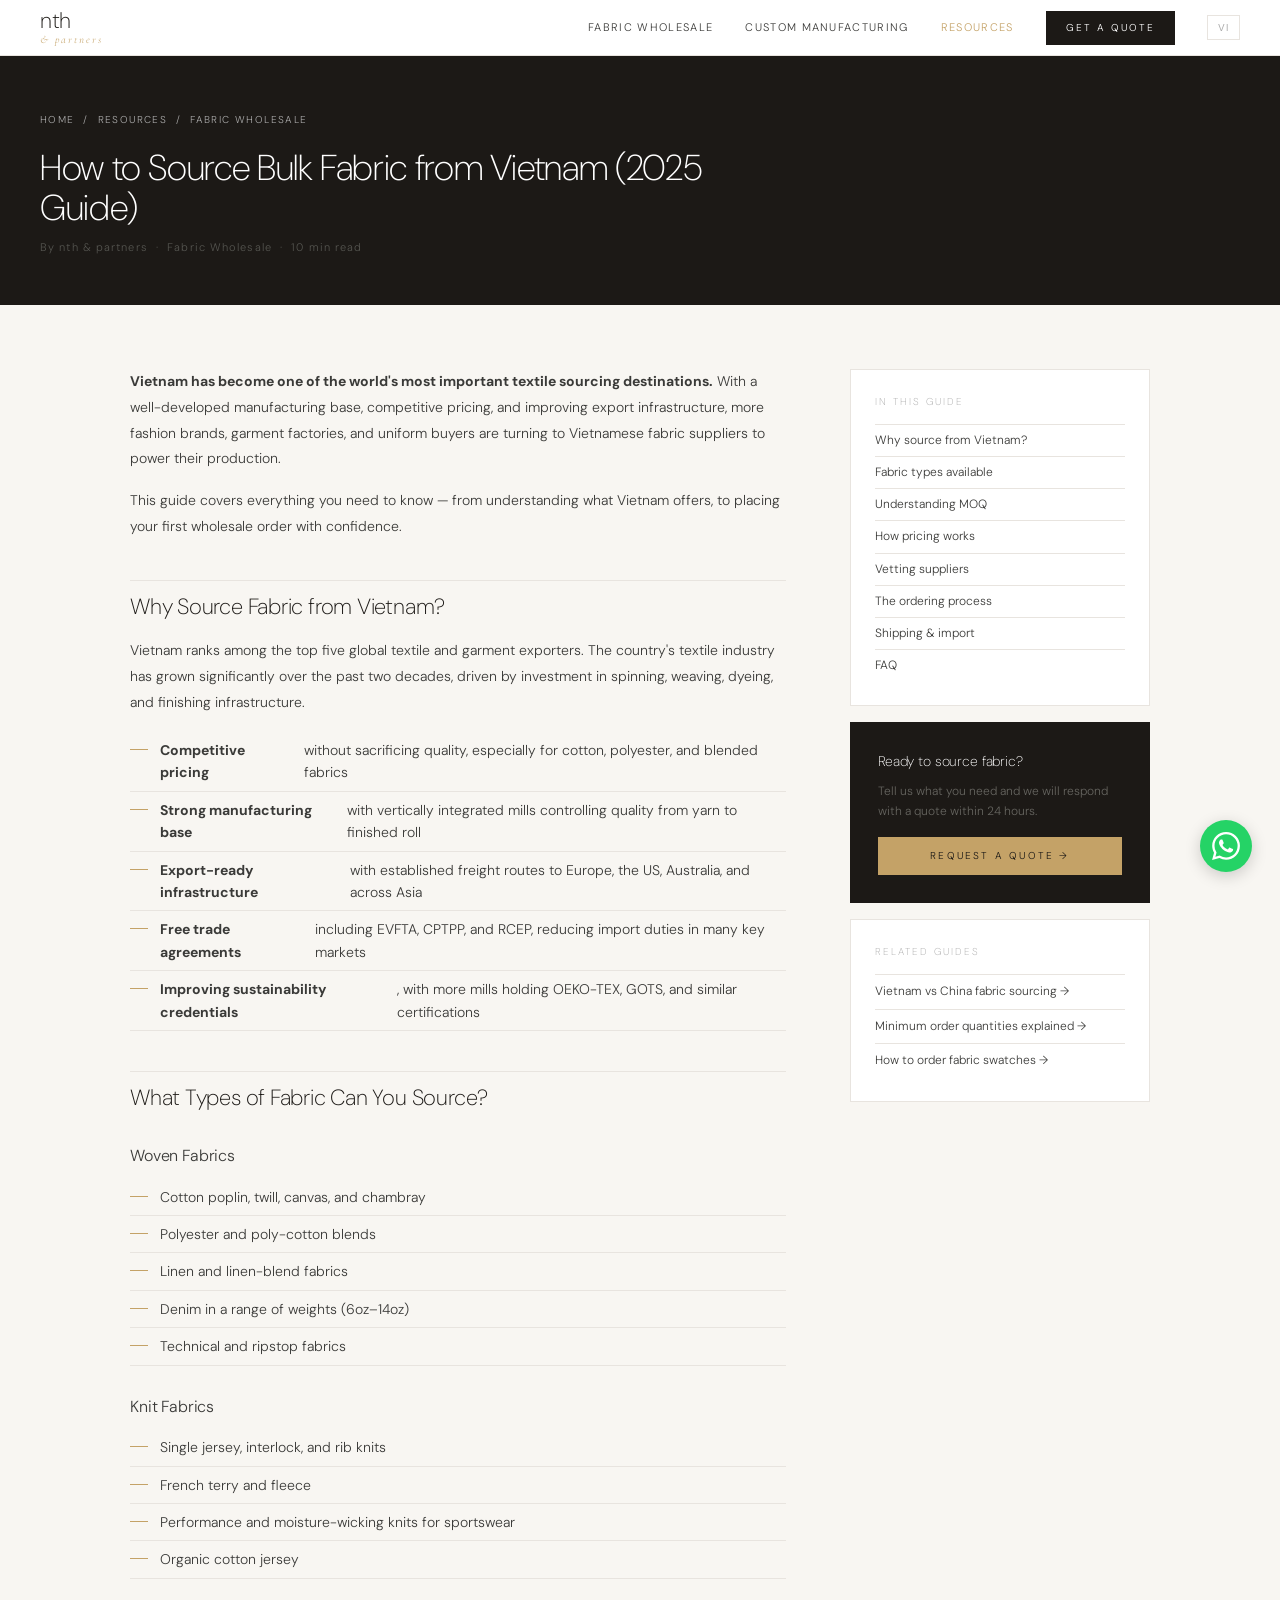
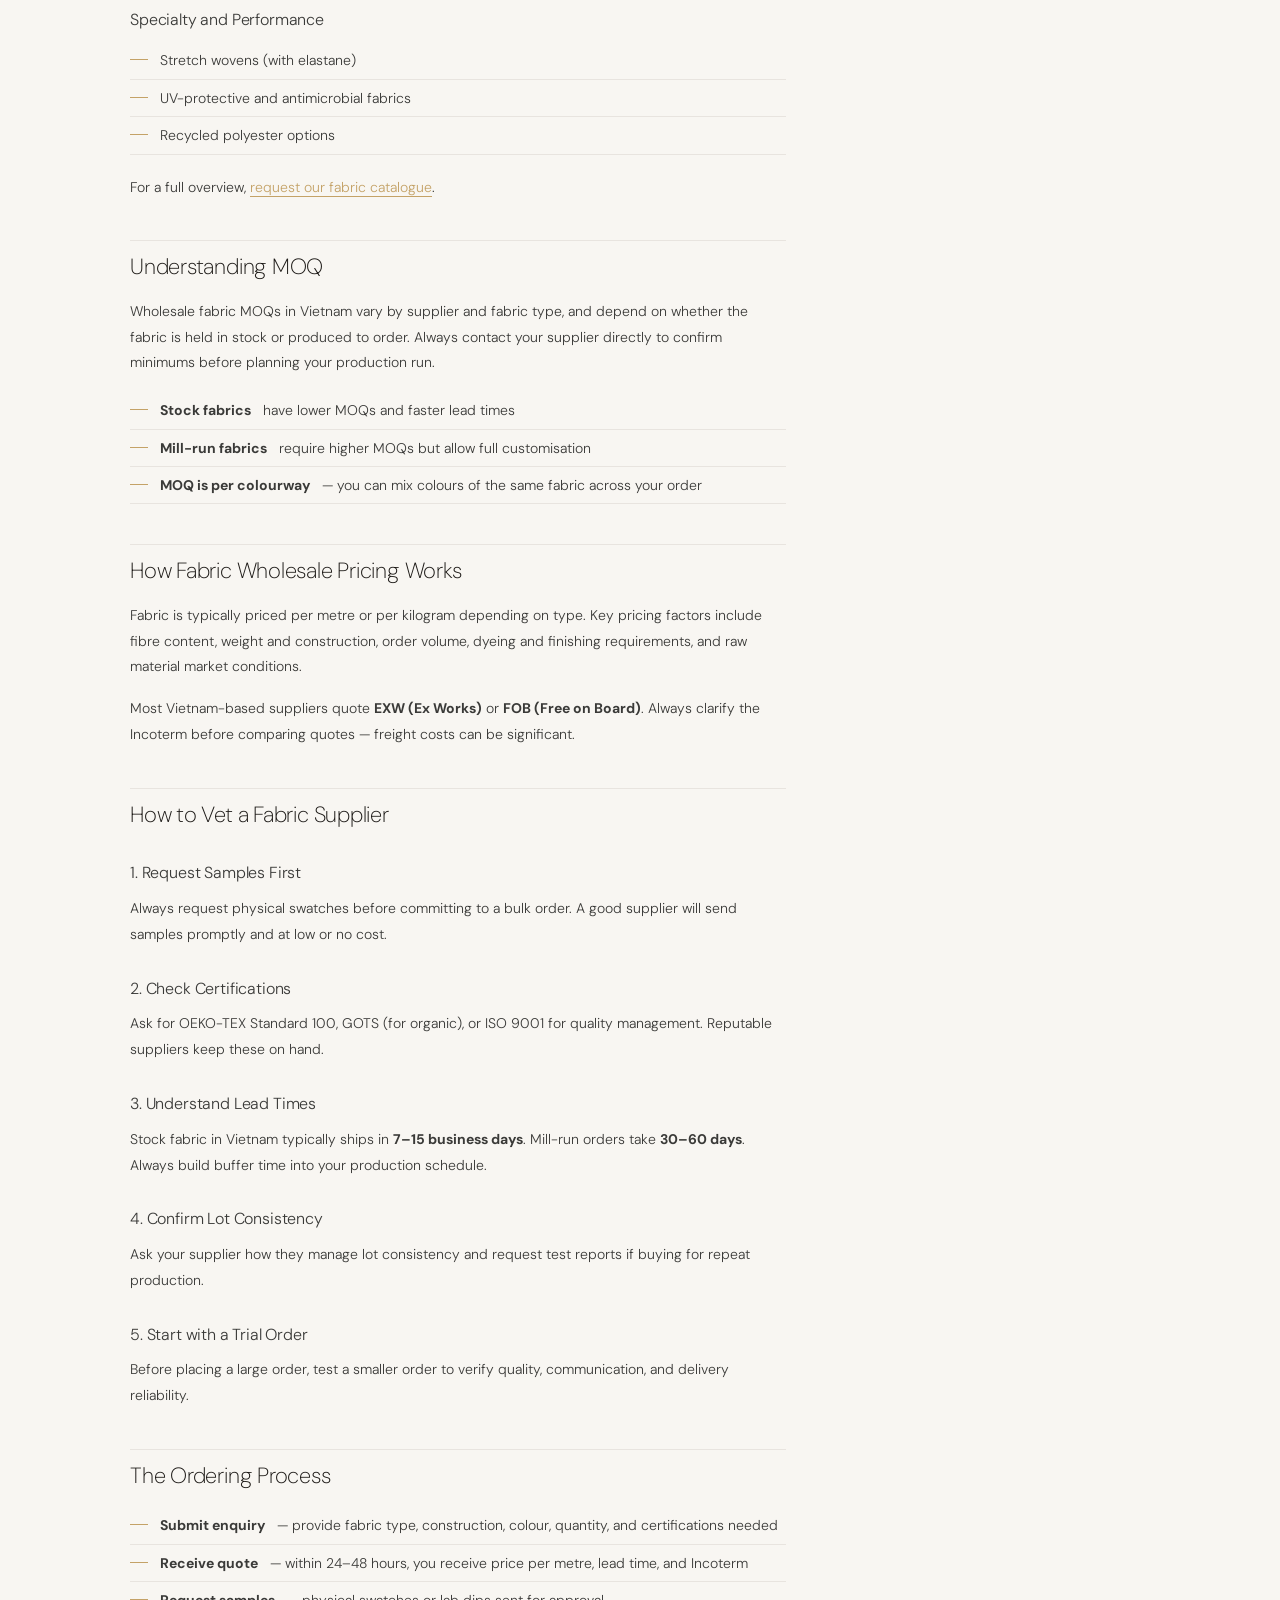
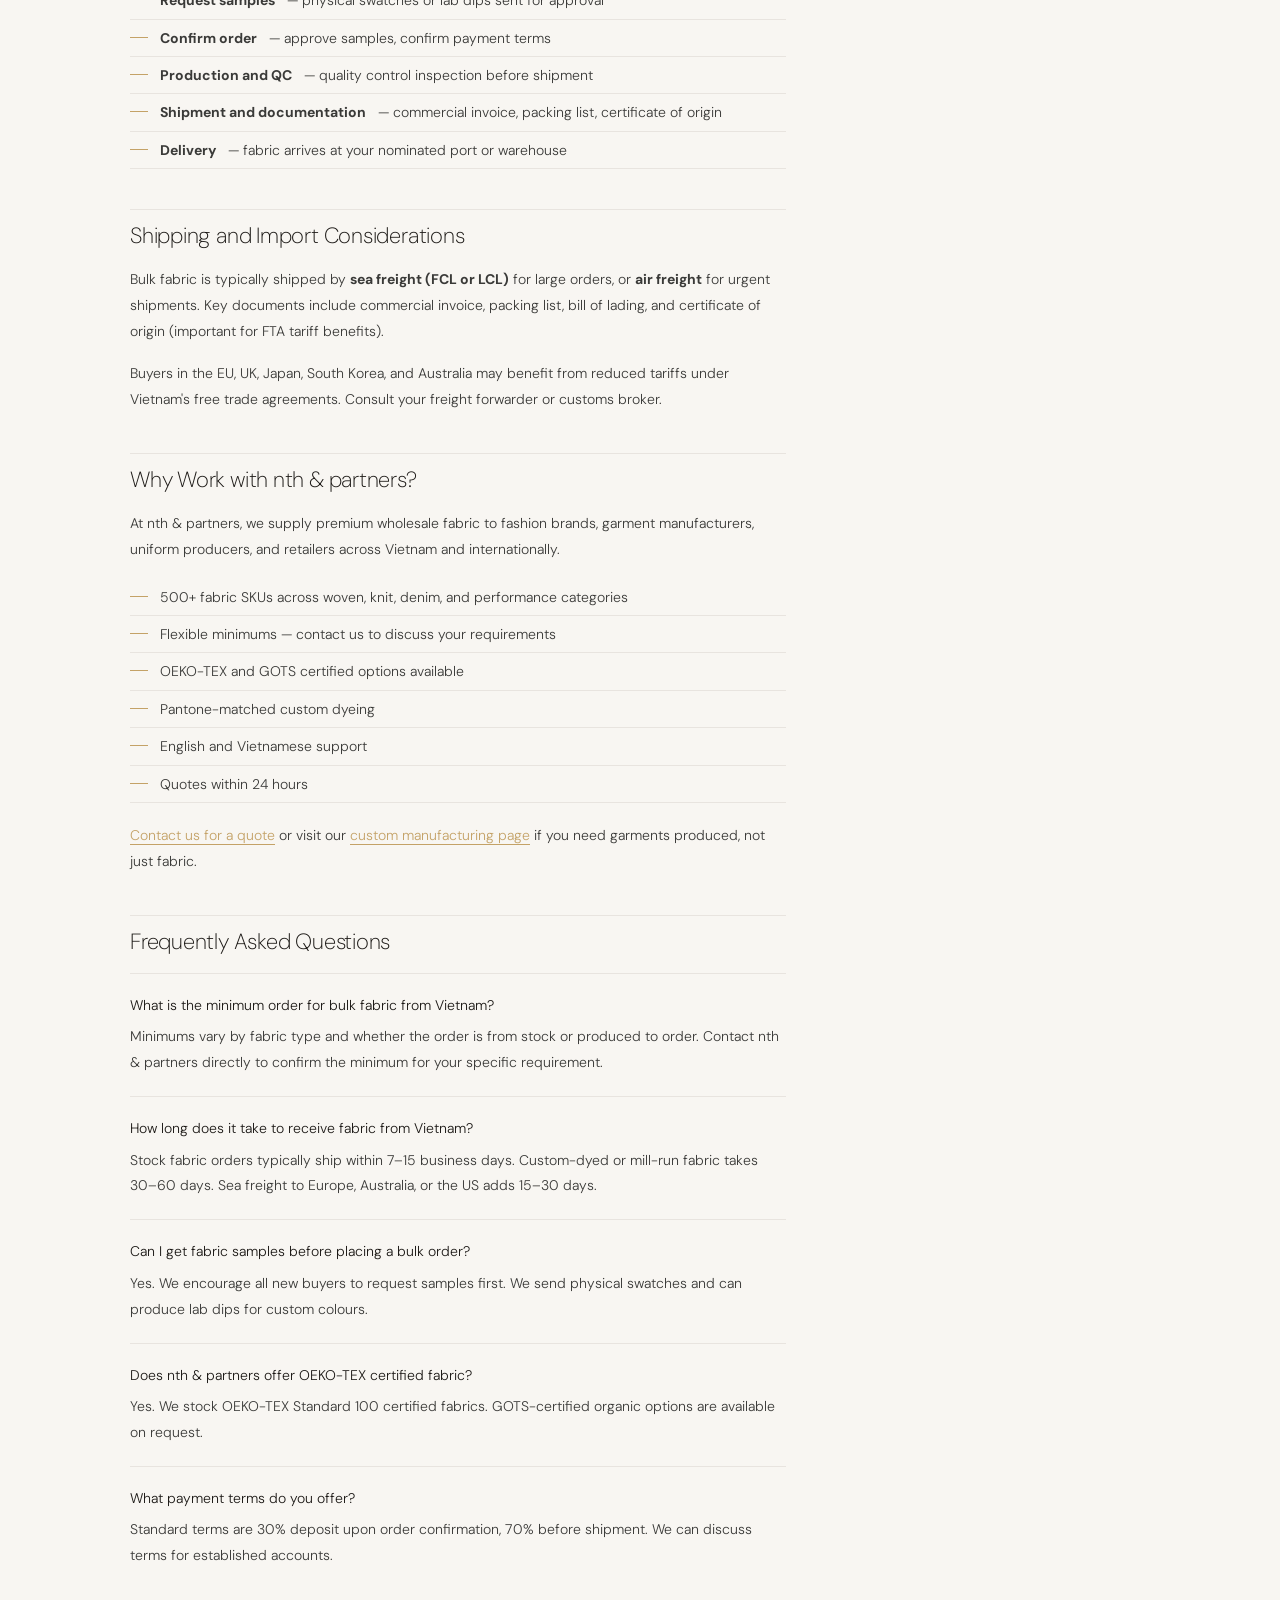
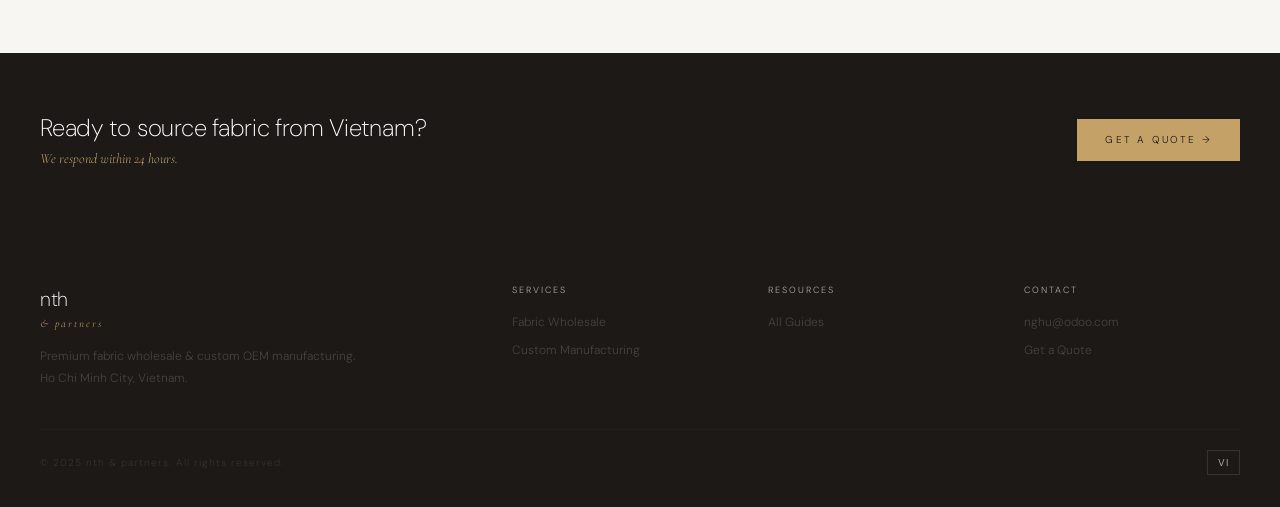
==== commit 766c3e83: "Add files via upload" ====
--- a/article-01-bulk-fabric-vietnam.html
+++ b/article-01-bulk-fabric-vietnam.html
@@ -73,6 +73,26 @@
       .article-header h1 { font-size: 26px; }
     }
   </style>
+<style>
+[data-lang="vi"]{display:none!important}
+body.vi [data-lang="en"]{display:none!important}
+body.vi [data-lang="vi"]{display:revert!important}
+.vi-only{display:none!important}
+body.vi .en-only{display:none!important}
+body.vi .vi-only{display:revert!important}
+</style>
+<script>
+(function(){
+  var l=localStorage.getItem('nth_lang')||'en';
+  if(l==='vi') document.body.classList.add('vi');
+  document.querySelectorAll('.lang-btn').forEach(function(b){b.textContent=l==='vi'?'EN':'VI';});
+})();
+function toggleLang(){
+  var v=document.body.classList.toggle('vi');
+  localStorage.setItem('nth_lang',v?'vi':'en');
+  document.querySelectorAll('.lang-btn').forEach(function(b){b.textContent=v?'EN':'VI';});
+}
+</script>
 </head>
 <body>
 
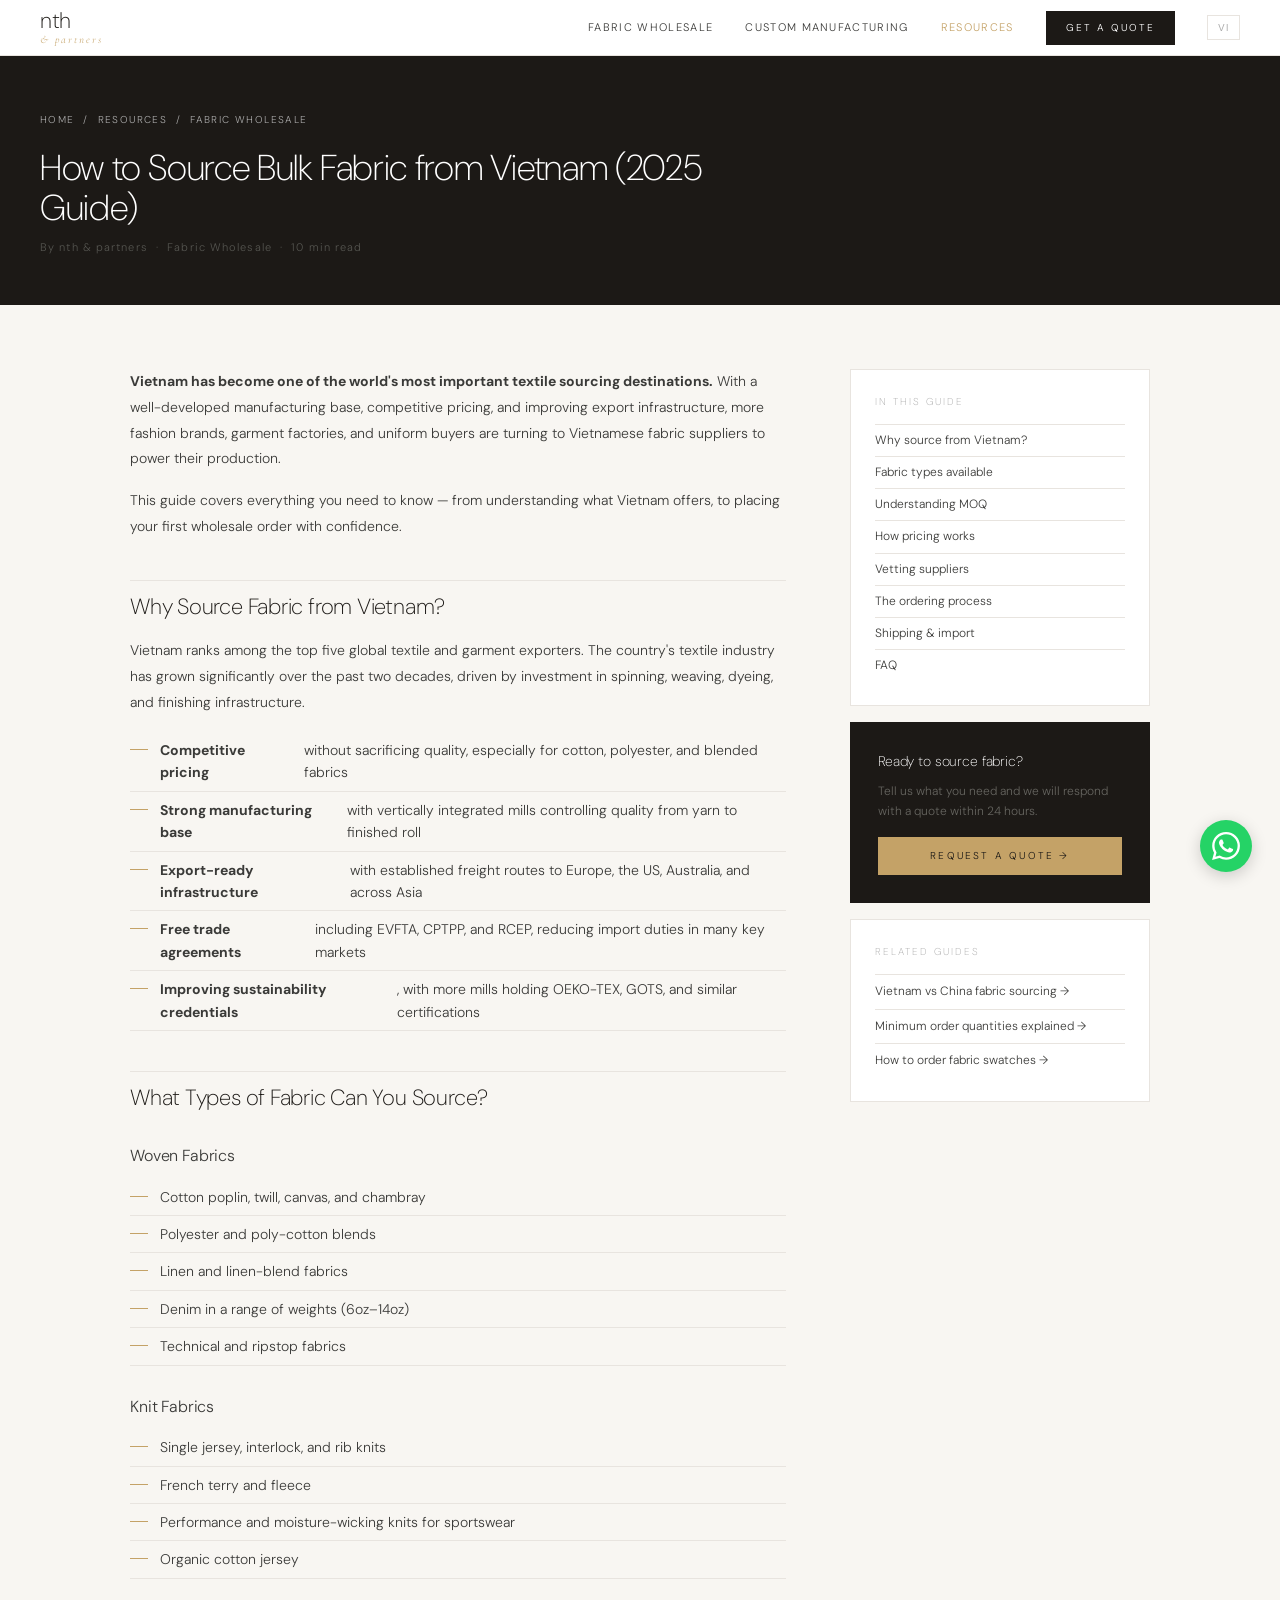
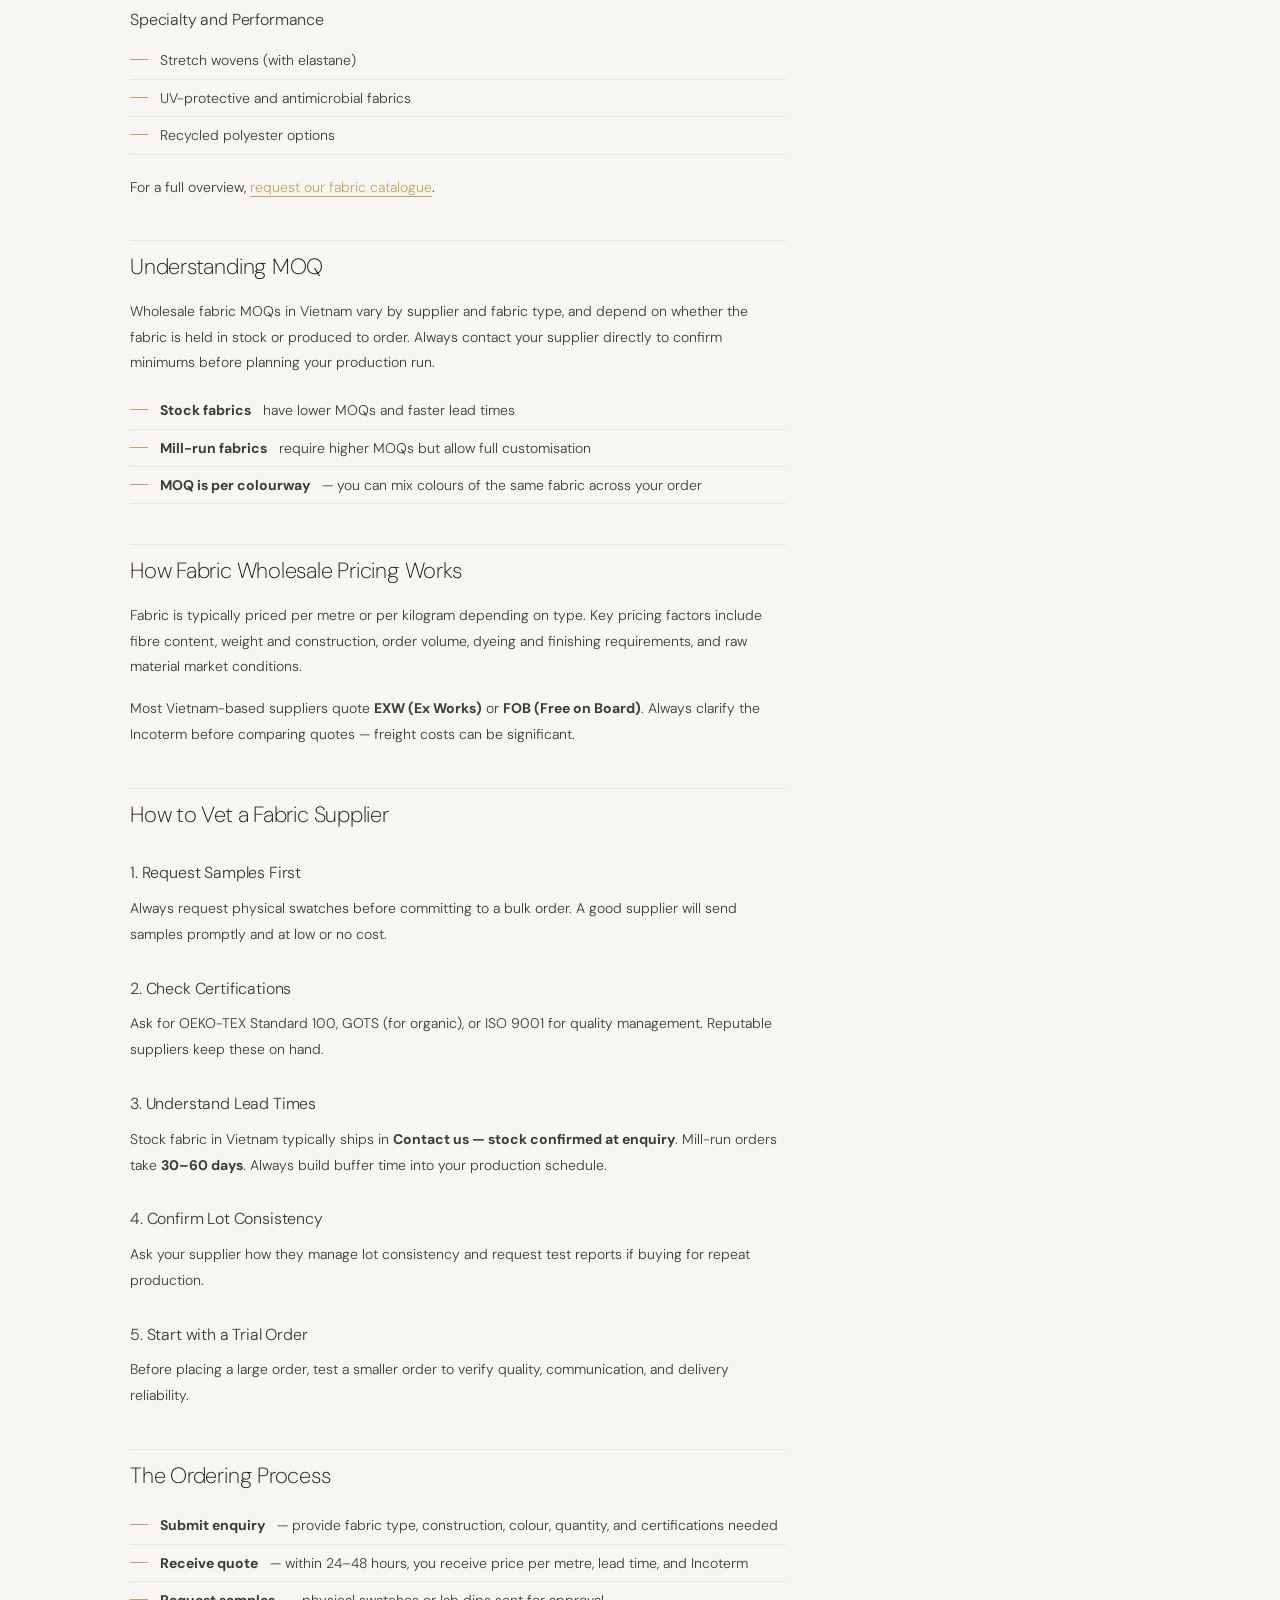
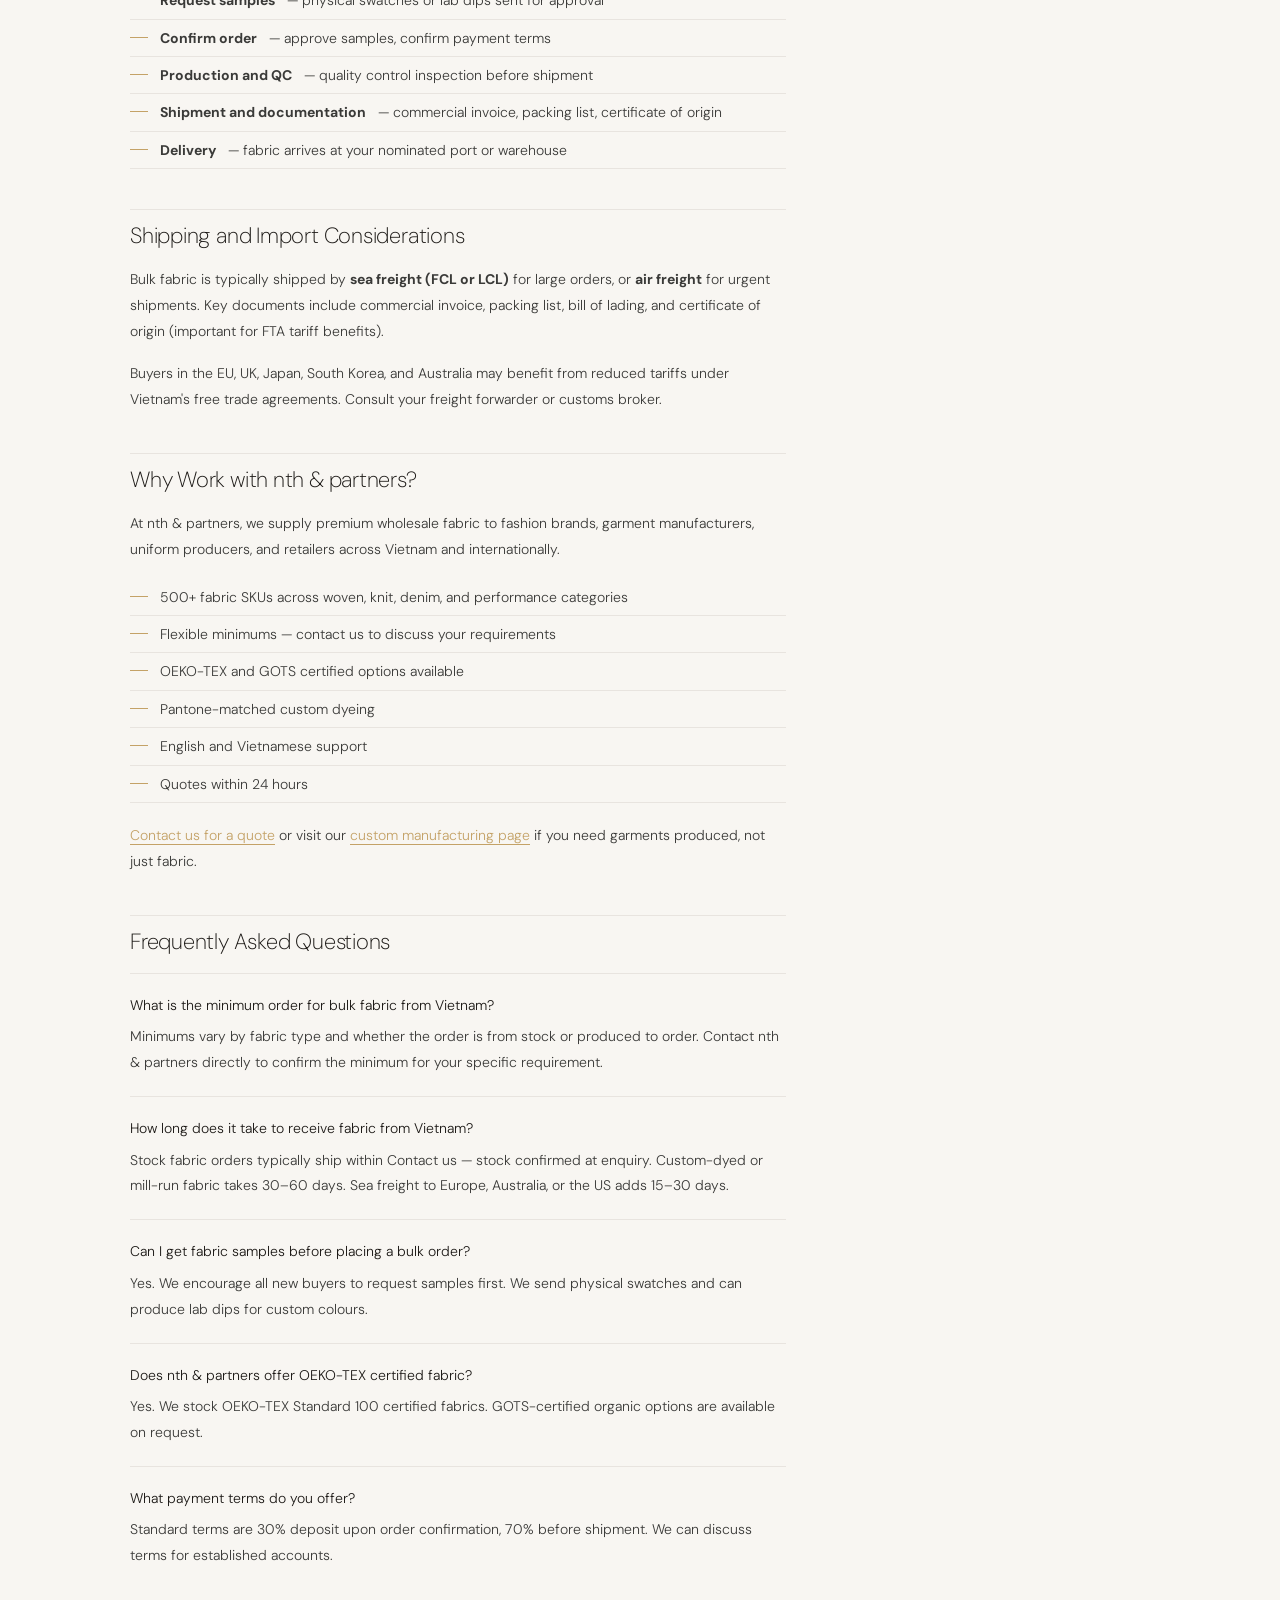
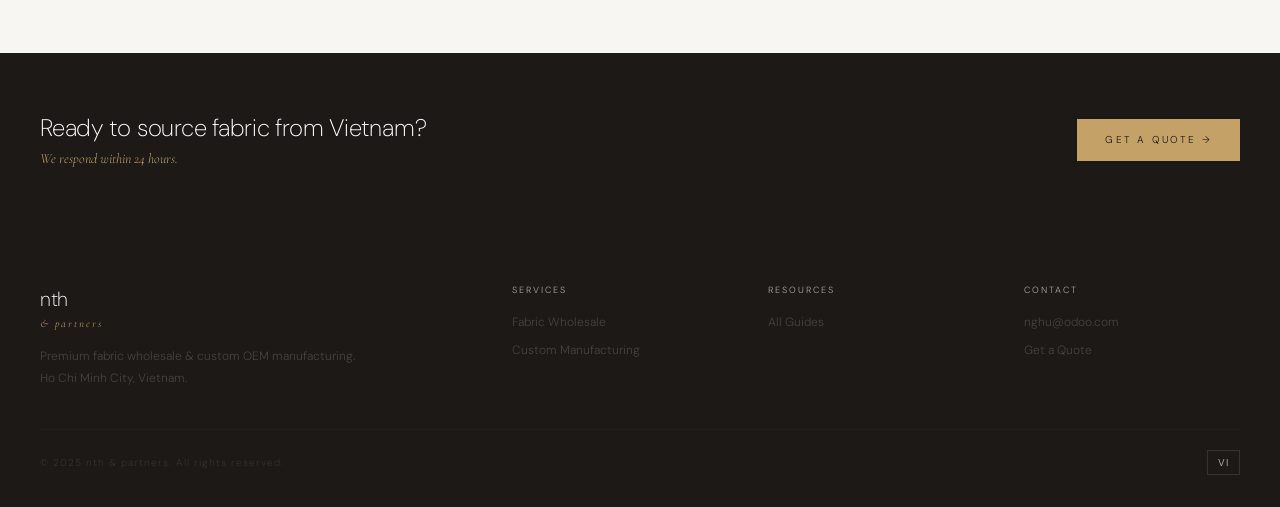
==== commit b9fdd237: "Add files via upload" ====
--- a/article-01-bulk-fabric-vietnam.html
+++ b/article-01-bulk-fabric-vietnam.html
@@ -32,7 +32,7 @@
     "@type": "FAQPage",
     "mainEntity": [
       { "@type": "Question", "name": "What is the minimum order for bulk fabric from Vietnam?", "acceptedAnswer": { "@type": "Answer", "text": "Minimums vary by fabric type and whether the order is from stock or produced to order. Contact nth & partners directly to confirm the minimum for your specific requirement." } },
-      { "@type": "Question", "name": "How long does it take to receive fabric from Vietnam?", "acceptedAnswer": { "@type": "Answer", "text": "Stock fabric orders typically ship within 7–15 business days. Custom-dyed or mill-run fabric takes 30–60 days. Sea freight to Europe, Australia, or the US adds 15–30 days." } },
+      { "@type": "Question", "name": "How long does it take to receive fabric from Vietnam?", "acceptedAnswer": { "@type": "Answer", "text": "Stock fabric orders typically ship within Contact us — stock confirmed at enquiry. Custom-dyed or mill-run fabric takes 30–60 days. Sea freight to Europe, Australia, or the US adds 15–30 days." } },
       { "@type": "Question", "name": "Can I get fabric samples before placing a bulk order?", "acceptedAnswer": { "@type": "Answer", "text": "Yes. nth & partners encourages all new buyers to request samples first. Physical swatches and lab dips for custom colours are available." } }
     ]
   }
@@ -180,7 +180,7 @@
     <h3>2. Check Certifications</h3>
     <p>Ask for OEKO-TEX Standard 100, GOTS (for organic), or ISO 9001 for quality management. Reputable suppliers keep these on hand.</p>
     <h3>3. Understand Lead Times</h3>
-    <p>Stock fabric in Vietnam typically ships in <strong>7–15 business days</strong>. Mill-run orders take <strong>30–60 days</strong>. Always build buffer time into your production schedule.</p>
+    <p>Stock fabric in Vietnam typically ships in <strong>Contact us — stock confirmed at enquiry</strong>. Mill-run orders take <strong>30–60 days</strong>. Always build buffer time into your production schedule.</p>
     <h3>4. Confirm Lot Consistency</h3>
     <p>Ask your supplier how they manage lot consistency and request test reports if buying for repeat production.</p>
     <h3>5. Start with a Trial Order</h3>
@@ -220,7 +220,7 @@
     </div>
     <div class="faq-item">
       <strong>How long does it take to receive fabric from Vietnam?</strong>
-      <p>Stock fabric orders typically ship within 7–15 business days. Custom-dyed or mill-run fabric takes 30–60 days. Sea freight to Europe, Australia, or the US adds 15–30 days.</p>
+      <p>Stock fabric orders typically ship within Contact us — stock confirmed at enquiry. Custom-dyed or mill-run fabric takes 30–60 days. Sea freight to Europe, Australia, or the US adds 15–30 days.</p>
     </div>
     <div class="faq-item">
       <strong>Can I get fabric samples before placing a bulk order?</strong>
@@ -341,7 +341,7 @@
     </div>
     <div class="faq-item">
       <strong>Mất bao lâu để nhận vải từ Việt Nam?</strong>
-      <p>Vải có sẵn thường xuất xưởng trong 7–15 ngày làm việc. Vải nhuộm theo yêu cầu mất 30–60 ngày. Vận chuyển biển đến châu Âu, Úc hoặc Mỹ thêm 15–30 ngày.</p>
+      <p>Vải có sẵn thường xuất xưởng trong Liên hệ — xác nhận theo tồn kho. Vải nhuộm theo yêu cầu mất 30–60 ngày. Vận chuyển biển đến châu Âu, Úc hoặc Mỹ thêm 15–30 ngày.</p>
     </div>
     <div class="faq-item">
       <strong>Tôi có thể đặt mẫu vải trước khi đặt đơn sỉ không?</strong>
@@ -411,7 +411,7 @@
   </div>
 </footer>
 
-<a href="https://wa.me/84000000000" class="whatsapp-float" target="_blank" rel="noopener" aria-label="Chat on WhatsApp">
+<a href="https://wa.me/84899886624" class="whatsapp-float" target="_blank" rel="noopener" aria-label="Chat on WhatsApp">
   <svg viewBox="0 0 24 24"><path d="M17.472 14.382c-.297-.149-1.758-.867-2.03-.967-.273-.099-.471-.148-.67.15-.197.297-.767.966-.94 1.164-.173.199-.347.223-.644.075-.297-.15-1.255-.463-2.39-1.475-.883-.788-1.48-1.761-1.653-2.059-.173-.297-.018-.458.13-.606.134-.133.298-.347.446-.52.149-.174.198-.298.298-.497.099-.198.05-.371-.025-.52-.075-.149-.669-1.612-.916-2.207-.242-.579-.487-.5-.669-.51-.173-.008-.371-.01-.57-.01-.198 0-.52.074-.792.372-.272.297-1.04 1.016-1.04 2.479 0 1.462 1.065 2.875 1.213 3.074.149.198 2.096 3.2 5.077 4.487.709.306 1.262.489 1.694.625.712.227 1.36.195 1.871.118.571-.085 1.758-.719 2.006-1.413.248-.694.248-1.289.173-1.413-.074-.124-.272-.198-.57-.347m-5.421 7.403h-.004a9.87 9.87 0 01-5.031-1.378l-.361-.214-3.741.982.998-3.648-.235-.374a9.86 9.86 0 01-1.51-5.26c.001-5.45 4.436-9.884 9.888-9.884 2.64 0 5.122 1.03 6.988 2.898a9.825 9.825 0 012.893 6.994c-.003 5.45-4.437 9.884-9.885 9.884m8.413-18.297A11.815 11.815 0 0012.05 0C5.495 0 .16 5.335.157 11.892c0 2.096.547 4.142 1.588 5.945L.057 24l6.305-1.654a11.882 11.882 0 005.683 1.448h.005c6.554 0 11.89-5.335 11.893-11.893a11.821 11.821 0 00-3.48-8.413z"/></svg>
 </a>
 <script src="../main.js"></script>
